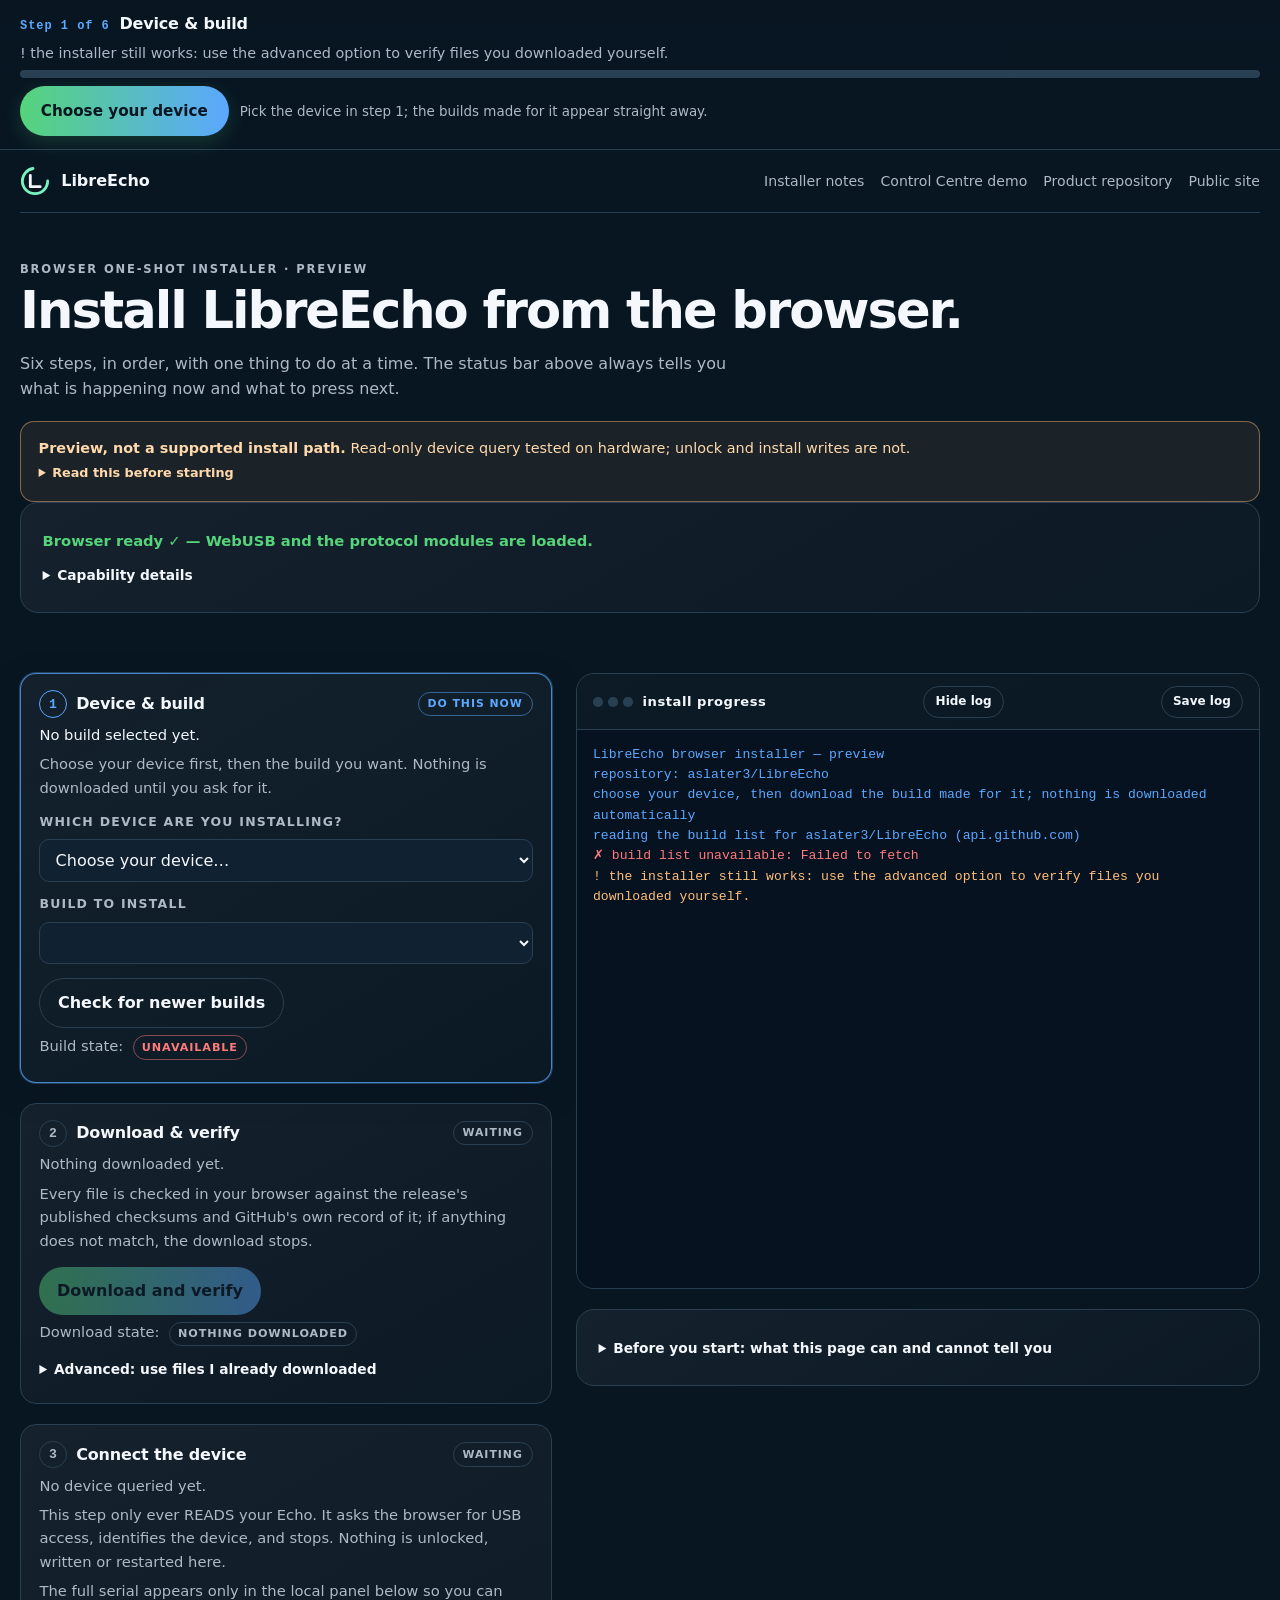
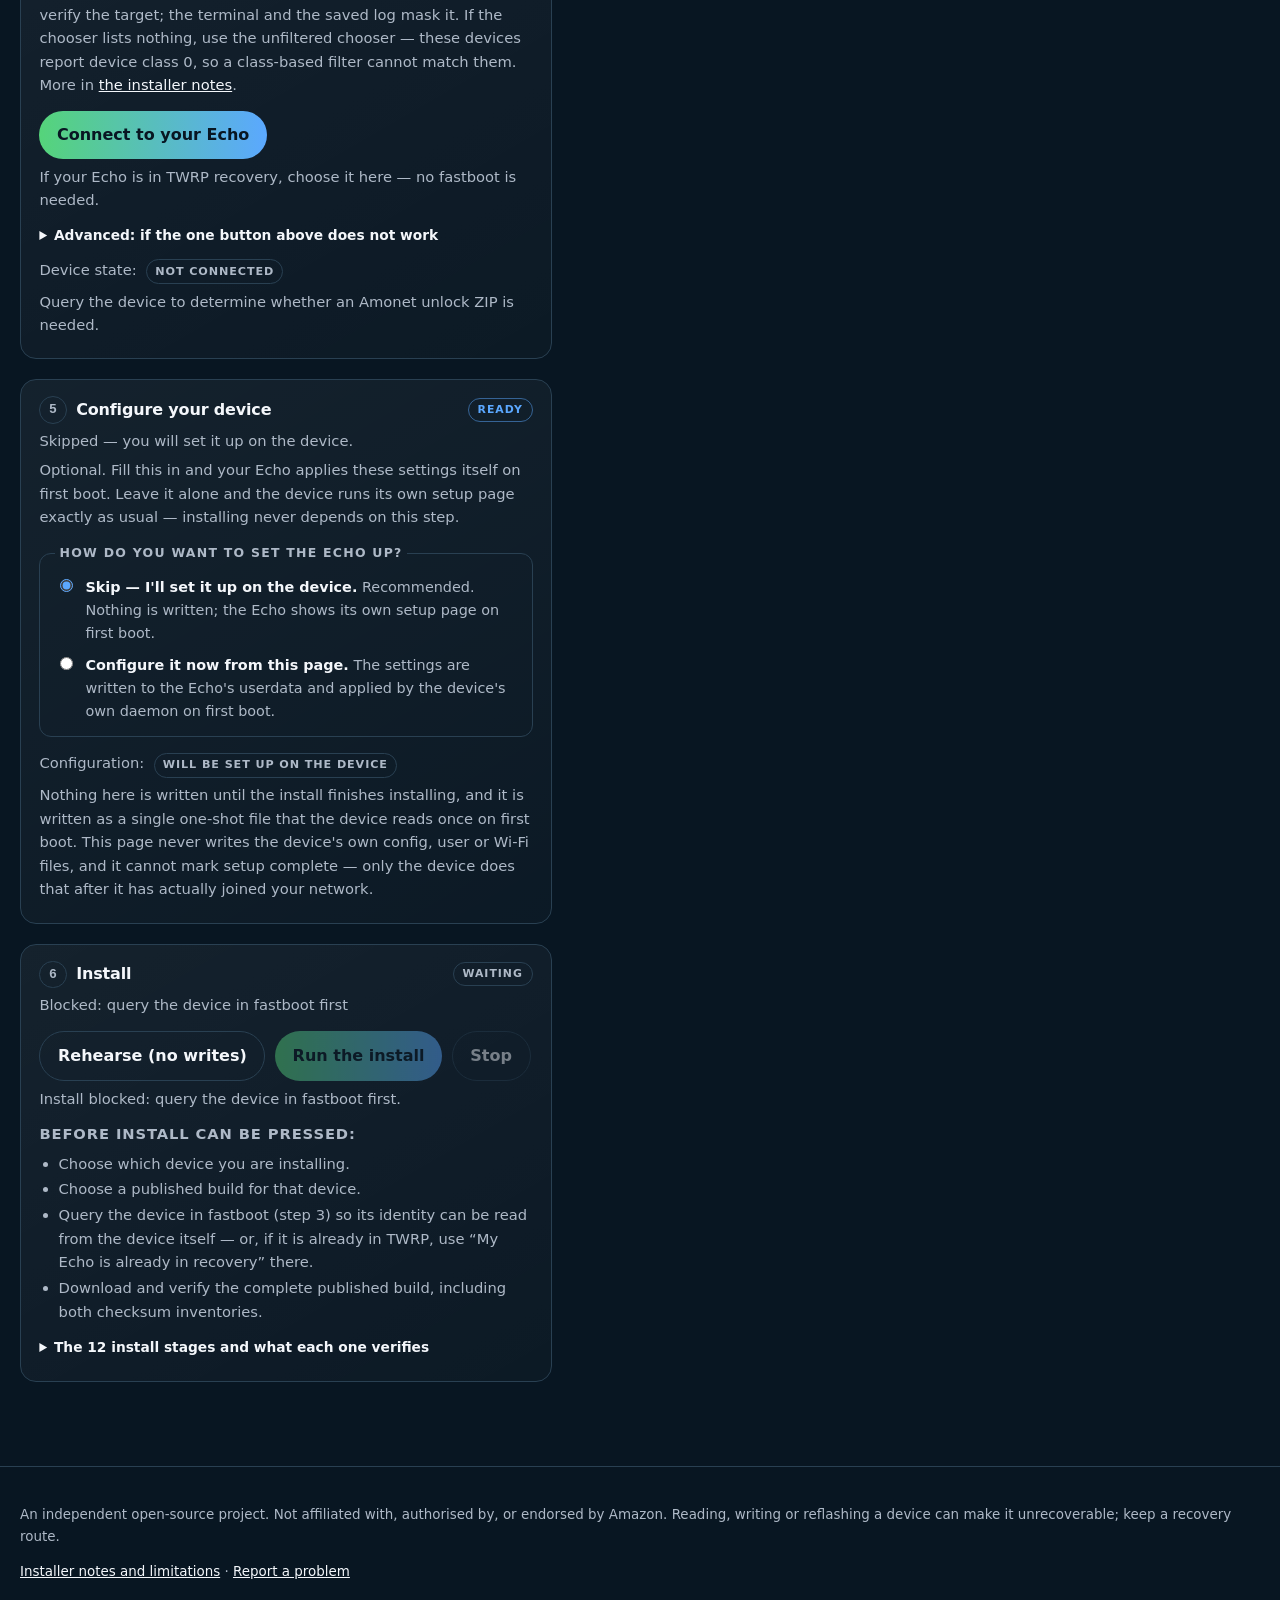
==== index.html @ 38f601d2 "feat(install): safe resume, post-install boot check and in-page setup - durable non-secret resume jo" ====
<!doctype html>
<html lang="en-GB">
<head>
  <meta charset="utf-8">
  <meta name="viewport" content="width=device-width, initial-scale=1">
  <meta name="description" content="LibreEcho browser installer preview: verify a published release, talk to the device over USB with WebUSB, and run the one-shot install with a terminal progress monitor.">
  <meta name="theme-color" content="#081622">
  <meta name="robots" content="noindex">
  <title>LibreEcho browser installer — preview</title>
  <link rel="icon" href="assets/images/favicon.svg" type="image/svg+xml" onerror="this.remove()">
  <link rel="stylesheet" href="css/installer.css">
</head>
<body>
<!-- Sticky status bar: the only thing that must always be on screen. Every stage
     change, operator action, success and failure is republished here. -->
<div class="status-bar-shell">
  <div class="status-bar" id="status-bar" data-kind="pending" role="status" aria-live="polite">
    <div class="status-bar-line">
      <span class="status-bar-stage" id="status-bar-stage">Step 1 of 6</span>
      <span class="status-bar-title" id="status-bar-title">Device &amp; build</span>
    </div>
    <p class="status-bar-message" id="status-bar-message">Choose your device to see the builds made for it.</p>
    <div class="status-bar-track" id="status-bar-progress" role="progressbar" aria-label="Overall progress"
         aria-valuemin="0" aria-valuemax="100" aria-valuenow="0">
      <span class="status-bar-fill" id="status-bar-fill"></span>
    </div>
    <div class="status-bar-action" id="status-bar-action-row" hidden>
      <button id="status-bar-action" class="primary" type="button" data-action-label="">Do this now</button>
      <span class="status-bar-hint" id="status-bar-hint"></span>
      <span class="status-bar-secondary" id="status-bar-secondary"></span>
    </div>
  </div>
</div>

<div class="wrap">
  <header class="installer-header">
    <a class="brand" href="https://dev.libreecho.org/">
      <img src="assets/images/mark.svg" alt="" width="30" height="30" onerror="this.remove()">
      <span>LibreEcho</span>
    </a>
    <nav aria-label="Installer navigation">
      <a href="NOTES.html">Installer notes</a>
      <a href="https://dev.libreecho.org/demo/">Control Centre demo</a>
      <a href="https://github.com/aslater3/LibreEcho" rel="noopener">Product repository</a>
      <a href="https://libreecho.org/">Public site</a>
    </nav>
  </header>

  <section class="installer-intro">
    <p class="eyebrow">Browser one-shot installer · preview</p>
    <h1>Install LibreEcho from the browser.</h1>
    <p class="intro-lead">Six steps, in order, with one thing to do at a time. The status bar above always tells you what is happening now and what to press next.</p>
    <div class="preview-banner">
      <strong>Preview, not a supported install path.</strong>
      Read-only device query tested on hardware; unlock and install writes are not.
      <details class="inline-details">
        <summary>Read this before starting</summary>
        <p>This page runs the install from your browser: it verifies a published release, asks the browser for USB access to the device, and drives the same stages the reviewed host installer drives — fastboot identity, the no-short unlock submission, the recovery-side initial install and a readback receipt after every write.</p>
        <p>No Python, no platform tools, no drivers: the browser is the host. Only Chromium-based desktop browsers expose WebUSB.</p>
        <p>Image safety is the release publisher's responsibility; this page verifies the published files and hardware target before installation. Hardware-acceptance and recovery-protocol checks still apply. These operations can make a device unrecoverable; the supported route remains the published release and its installation guide.</p>
      </details>
    </div>
    <section class="card card-compact" id="capability-card" aria-labelledby="capability-headline">
      <h2 id="capability-headline" class="visually-hidden">Browser capability</h2>
      <p class="capability-summary" id="capability-summary">Checking this browser…</p>
      <details id="capability-detail">
        <summary>Capability details</summary>
        <div id="capability" aria-live="polite"></div>
      </details>
    </section>
  </section>

  <div class="layout">
    <div class="column column-steps">
      <!-- 1 -->
      <section class="card step-card" id="card-device-build" data-step-card="device-build" data-state="active">
        <header class="step-card-head">
          <span class="step-card-number" aria-hidden="true">1</span>
          <h2>Device &amp; build</h2>
          <span class="step-badge" id="badge-device-build" data-state="waiting">waiting</span>
        </header>
        <p class="step-card-summary" id="summary-device-build">Nothing selected yet.</p>
        <div class="step-card-body">
          <p>Choose your device first, then the build you want. Nothing is downloaded until you ask for it.</p>
          <div class="field">
            <label for="device-select">Which device are you installing?</label>
            <select id="device-select" aria-describedby="release-meta"></select>
          </div>
          <div class="field">
            <label for="release-select">Build to install</label>
            <select id="release-select" aria-describedby="release-meta"></select>
          </div>
          <div class="actions">
            <button id="btn-refresh" class="ghost" type="button">Check for newer builds</button>
          </div>
          <div id="release-meta" class="status-line" style="display:block"></div>
          <p class="status-line">Build state: <span id="status-release" class="pill" data-state="pending">not loaded</span></p>
        </div>
        <div class="operator-callout" id="callout-device-build" hidden></div>
      </section>

      <!-- 2 -->
      <section class="card step-card" id="card-download-verify" data-step-card="download-verify" data-state="waiting">
        <header class="step-card-head">
          <span class="step-card-number" aria-hidden="true">2</span>
          <h2>Download &amp; verify</h2>
          <span class="step-badge" id="badge-download-verify" data-state="waiting">waiting</span>
        </header>
        <p class="step-card-summary" id="summary-download-verify">Nothing downloaded.</p>
        <div class="step-card-body">
          <p>Every file is checked in your browser against the release's published checksums and GitHub's own record of it; if anything does not match, the download stops.</p>
          <div id="download-panel" class="download-panel" style="display:none" aria-live="polite">
            <div class="download-head">
              <strong id="download-phase">Preparing</strong>
              <span id="download-percent">0%</span>
            </div>
            <div class="download-track"><span id="download-bar" class="download-bar"></span></div>
            <div class="download-meta">
              <span id="download-bytes">0 MB of 0 MB</span>
              <span id="download-files"></span>
              <span id="download-eta"></span>
            </div>
          </div>
          <div id="download-error" class="download-error" style="display:none" role="alert"></div>
          <div class="actions">
            <button id="btn-download" class="primary" type="button" disabled>Download and verify</button>
            <button id="btn-retry" class="ghost" type="button" style="display:none">Try again</button>
          </div>
          <p class="status-line">Download state: <span id="status-bundle" class="pill" data-state="pending">nothing downloaded</span></p>
          <details id="bundle-advanced">
            <summary>Advanced: use files I already downloaded</summary>
            <p class="fine-print">Only needed if this page cannot reach the download mirror (for example you are offline, or a download failed). Download the files for your device from the release page, then select the <code>…-SHA256SUMS</code> files together with the other files. They are checked against the same published checksums — nothing unchecked is ever used.</p>
            <input id="bundle-input" type="file" multiple aria-label="Release bundle files">
            <input id="bundle-folder-input" type="file" multiple webkitdirectory directory aria-label="Release bundle folder">
            <div class="actions">
              <button id="btn-bundle" class="ghost" type="button">Select files I downloaded…</button>
              <button class="ghost" type="button" onclick="document.getElementById('bundle-folder-input').click()">Select the folder I downloaded…</button>
            </div>
          </details>
        </div>
        <div class="operator-callout" id="callout-download-verify" hidden></div>
      </section>

      <!-- 3 -->
      <section class="card step-card" id="card-connect-device" data-step-card="connect-device" data-state="waiting">
        <header class="step-card-head">
          <span class="step-card-number" aria-hidden="true">3</span>
          <h2>Connect the device</h2>
          <span class="step-badge" id="badge-connect-device" data-state="waiting">waiting</span>
        </header>
        <p class="step-card-summary" id="summary-connect-device">No device queried yet.</p>
        <div class="step-card-body">
          <p>This step only ever READS your Echo. It asks the browser for USB access, identifies the device, and stops. Nothing is unlocked, written or restarted here.</p>
          <p class="fine-print">The full serial appears only in the local panel below so you can verify the target; the terminal and the saved log mask it. If the chooser lists nothing, use the unfiltered chooser — these devices report device class 0, so a class-based filter cannot match them. More in <a href="NOTES.html">the installer notes</a>.</p>
          <div class="actions">
            <button id="btn-connect-resume" class="primary" type="button" aria-describedby="connect-hint">Connect to your Echo</button>
          </div>
          <p class="fine-print" id="connect-hint" role="status" aria-live="polite">Press it, then choose the USB device named “Echo” from Chrome's list. If your Echo is in recovery, choose it here instead — no fastboot is needed.</p>
          <details id="connect-advanced">
            <summary>Advanced: if the one button above does not work</summary>
            <p class="fine-print">These ask for USB access differently. Use them only when the button above cannot reach your Echo — each one reads the device and none of them writes.</p>
            <div class="actions">
              <button id="btn-connect" class="ghost" type="button">Read the device in fastboot</button>
              <button id="btn-connect-any" class="ghost" type="button">Show all USB devices…</button>
              <button id="btn-recovery" class="ghost" type="button">Find previously authorised recovery</button>
              <button id="btn-grant-recovery" class="ghost" type="button">Allow USB access to TWRP</button>
              <button id="btn-recovery-entry" class="ghost" type="button">My Echo is already in recovery</button>
            </div>
            <p class="fine-print">Already unlocked and sitting in TWRP? <strong>My Echo is already in recovery</strong> reads the device's identity from recovery itself, so a reloaded page can still continue. It checks the TWRP version, the board and the Kaeru header in <code>expdb</code> before accepting anything, and it never sends an unlock payload. Choose the USB device named “Echo” in Chrome's list — there is no serial to narrow the list with yet, so every check is done from what the device itself reports.</p>
          </details>
          <p class="status-line">Device state: <span id="status-device" class="pill" data-state="pending">not connected</span></p>
          <div id="device-panel" aria-live="polite"></div>
          <p id="amonet-route" role="status" aria-live="polite">Query the device to determine whether an Amonet unlock ZIP is needed.</p>
          <p id="recovery-wait" class="recovery-wait" role="status" aria-live="polite" style="display:none"></p>
          <p id="recovery-countdown" class="recovery-wait" role="status" aria-live="off"></p>
        </div>
        <div class="operator-callout" id="callout-connect-device" hidden></div>
      </section>

      <!-- 4 -->
      <section class="card step-card" id="amonet-panel" data-step-card="unlock-payload" data-state="waiting" hidden>
        <header class="step-card-head">
          <span class="step-card-number" aria-hidden="true">4</span>
          <h2>Unlock payload</h2>
          <span class="step-badge" id="badge-unlock-payload" data-state="waiting">waiting</span>
        </header>
        <p class="step-card-summary" id="summary-unlock-payload">Not needed.</p>
        <div class="step-card-body">
          <p>Select the matching <code>amonet-*.zip</code>; the browser verifies the entire archive, extracts the exact LK-build fastbrick member and verifies that member's size and SHA-256. With an approved CORS mirror configured, the fetch button obtains the same pinned ZIP automatically. No archive or payload is sent to USB by these preparation controls.</p>
          <input id="amonet-archive-input" type="file" accept=".zip" aria-label="Pinned Amonet archive">
          <div class="actions">
            <button id="btn-amonet-archive" type="button">Select pinned Amonet ZIP…</button>
            <button id="btn-fetch-amonet" class="ghost" type="button" disabled>Fetch pinned ZIP from configured mirror</button>
          </div>
          <details>
            <summary>Advanced: select the extracted fastbrick image instead</summary>
            <input id="payload-input" type="file" aria-label="Pinned fastbrick payload image">
            <button class="ghost" type="button" onclick="document.getElementById('payload-input').click()">Select pinned fastbrick image…</button>
          </details>
          <p class="status-line">Payload state: <span id="status-payload" class="pill" data-state="pending">none selected</span></p>
        </div>
        <div class="operator-callout" id="callout-unlock-payload" hidden></div>
      </section>

      <!-- 5 -->
      <section class="card step-card" id="card-configure" data-step-card="configure" data-state="waiting">
        <header class="step-card-head">
          <span class="step-card-number" aria-hidden="true">5</span>
          <h2>Configure your device</h2>
          <span class="step-badge" id="badge-configure" data-state="waiting">waiting</span>
        </header>
        <p class="step-card-summary" id="summary-configure">Skipped — you will set it up on the device.</p>
        <div class="step-card-body">
          <p>Optional. Fill this in and your Echo applies these settings itself on first boot. Leave it alone and the device runs its own setup page exactly as usual — installing never depends on this step.</p>
          <fieldset class="provision-choice">
            <legend>How do you want to set the Echo up?</legend>
            <label class="radio-row">
              <input type="radio" name="provision-mode" id="provision-mode-skip" value="skip" checked>
              <span><strong>Skip — I'll set it up on the device.</strong> Recommended. Nothing is written; the Echo shows its own setup page on first boot.</span>
            </label>
            <label class="radio-row">
              <input type="radio" name="provision-mode" id="provision-mode-fill" value="fill">
              <span><strong>Configure it now from this page.</strong> The settings are written to the Echo's userdata and applied by the device's own daemon on first boot.</span>
            </label>
          </fieldset>
          <div id="provision-form-wrap" hidden>
            <h3>Administrator account</h3>
            <p class="fine-print">The password is turned into the device's own stored hash in this browser. The plaintext never reaches the device and is not kept anywhere once the install finishes.</p>
            <div class="field">
              <label for="provision-username">Admin username</label>
              <input id="provision-username" type="text" autocomplete="off" autocapitalize="none" spellcheck="false" maxlength="31" placeholder="lowercase letters, numbers, . _ -">
              <p class="field-error" id="provision-error-username" role="alert"></p>
            </div>
            <div class="field">
              <label for="provision-password">Admin password</label>
              <input id="provision-password" type="password" autocomplete="off" maxlength="128">
              <p class="field-error" id="provision-error-password" role="alert"></p>
            </div>
            <div class="field">
              <label for="provision-password-confirm">Confirm admin password</label>
              <input id="provision-password-confirm" type="password" autocomplete="off" maxlength="128">
              <p class="field-error" id="provision-error-passwordConfirm" role="alert"></p>
            </div>
            <h3>Wi-Fi</h3>
            <p class="fine-print">Leave the network name blank to keep the device's own network setup. This page cannot scan for networks and never stores a Wi-Fi password in the browser.</p>
            <div class="field">
              <label for="provision-ssid">Network name (SSID)</label>
              <input id="provision-ssid" type="text" autocomplete="off" maxlength="32" placeholder="Leave blank to skip">
              <p class="field-error" id="provision-error-ssid" role="alert"></p>
            </div>
            <div class="field">
              <label for="provision-security">Security</label>
              <select id="provision-security">
                <option value="wpa2">WPA2</option>
                <option value="open">Open (no password)</option>
              </select>
              <p class="field-error" id="provision-error-security" role="alert"></p>
            </div>
            <div class="field">
              <label for="provision-wifi-password">Wi-Fi password</label>
              <input id="provision-wifi-password" type="password" autocomplete="off" maxlength="63">
              <p class="field-error" id="provision-error-wifiPassword" role="alert"></p>
            </div>
            <h3>Essentials</h3>
            <div class="field">
              <label for="provision-hostname">Hostname</label>
              <input id="provision-hostname" type="text" autocomplete="off" maxlength="63" spellcheck="false" placeholder="libreecho">
              <p class="fine-print">The Echo answers at <strong id="provision-hostname-preview">libreecho.local</strong></p>
              <p class="field-error" id="provision-error-hostname" role="alert"></p>
            </div>
            <div class="field">
              <label for="provision-volume">Initial volume: <output id="provision-volume-output">64%</output></label>
              <input id="provision-volume" type="range" min="0" max="100" value="64">
              <p class="field-error" id="provision-error-volume" role="alert"></p>
            </div>
            <div class="field">
              <label for="provision-wake-word">Wake word</label>
              <select id="provision-wake-word">
                <option value="Alexa">Alexa</option>
              </select>
              <p class="fine-print">This image includes the Alexa wake model.</p>
              <p class="field-error" id="provision-error-wakeWord" role="alert"></p>
            </div>
            <div class="field">
              <label for="provision-wake-sensitivity">Wake sensitivity: <output id="provision-sensitivity-output">68%</output></label>
              <input id="provision-wake-sensitivity" type="range" min="0" max="100" value="68">
              <p class="field-error" id="provision-error-wakeSensitivity" role="alert"></p>
            </div>
            <h3>Privacy</h3>
            <div class="field field-check">
              <label><input id="provision-local-only" type="checkbox" checked> Keep audio processing on the device only</label>
              <p class="field-error" id="provision-error-localOnly" role="alert"></p>
            </div>
            <div class="field field-check">
              <label><input id="provision-telemetry" type="checkbox"> Send diagnostic telemetry</label>
              <p class="field-error" id="provision-error-telemetry" role="alert"></p>
            </div>
          </div>
          <p class="status-line">Configuration: <span id="status-provision" class="pill" data-state="pending">will be set up on the device</span></p>
          <p class="fine-print">Nothing here is written until the install finishes installing, and it is written as a single one-shot file that the device reads once on first boot. This page never writes the device's own config, user or Wi-Fi files, and it cannot mark setup complete — only the device does that after it has actually joined your network.</p>
        </div>
        <div class="operator-callout" id="callout-configure" hidden></div>
      </section>

      <!-- 6 -->
      <section class="card step-card" id="card-install" data-step-card="install" data-state="waiting">
        <header class="step-card-head">
          <span class="step-card-number" aria-hidden="true">6</span>
          <h2>Install</h2>
          <span class="step-badge" id="badge-install" data-state="waiting">waiting</span>
        </header>
        <p class="step-card-summary" id="summary-install">Blocked until the steps above are done.</p>
        <div class="step-card-body">
          <div class="actions">
            <button id="btn-dry-run" class="ghost" type="button">Rehearse (no writes)</button>
            <button id="btn-run" class="primary" type="button" disabled aria-describedby="install-readiness">Run the install</button>
            <button id="btn-continue-twrp" class="primary" type="button" hidden aria-describedby="install-readiness">Continue from TWRP</button>
            <button id="btn-abort" class="ghost" type="button" disabled>Stop</button>
          </div>
          <p id="install-readiness" class="fine-print" role="status" aria-live="polite">Query the device and verify its published build before installation.</p>
          <div id="install-prereq-wrap" class="prereq-wrap">
            <p class="prereq-head" id="install-prereq-head">Before Install can be pressed:</p>
            <ul id="install-prereqs" class="prereq-list"></ul>
          </div>
          <details id="stage-list-details">
            <summary>The 12 install stages and what each one verifies</summary>
            <ol id="step-list" class="step-list"></ol>
            <ul>
              <li><strong>Release</strong> — both checksum inventories and the recovery ZIP/manifest are verified against the release API's digests before any write.</li>
              <li><strong>Bundle</strong> — every selected file is hashed in the browser and compared with the release digest.</li>
              <li><strong>Device</strong> — <code>getvar product</code>, <code>unlock_status</code> and the LK build description are read from the device itself; an unknown target stops the run.</li>
              <li><strong>Unlock</strong> — the pinned build-specific payload is checked locally; fastbrick itself changes early boot-chain storage. A timeout is not accepted as proof of success and is never auto-retried.</li>
              <li><strong>Recovery</strong> — TWRP's ADB serial must match the fastboot serial, and the Kaeru header in <code>expdb</code> must be intact before staging files.</li>
              <li><strong>Stage</strong> — only files that matched the API-anchored normal and TWRP checksum inventories are pushed and re-hashed on the device.</li>
              <li><strong>Install</strong> — the recovery installer's machine-readable receipt is read back after each run; the installer reshapes userdata first when the layout does not match the image contract, and asks for a reboot in between.</li>
              <li><strong>Configure</strong> — only if you filled in step 5: one <code>provision.json</code> is written to userdata atomically (owner-only, then renamed) after the install is complete and before the reboot. Nothing is logged and no password is stored in the browser.</li>
            </ul>
          </details>
        </div>
        <div class="operator-callout" id="callout-install" hidden></div>
      </section>
    </div>

    <div class="column column-log">
      <section class="card terminal-card" id="log-card">
        <div class="terminal-head">
          <span class="dots" aria-hidden="true"><i></i><i></i><i></i></span>
          <strong>install progress</strong>
          <button id="btn-log-toggle" class="ghost" type="button" aria-expanded="true" aria-controls="terminal">Hide log</button>
          <button id="download-log" class="ghost" type="button">Save log</button>
        </div>
        <ol id="terminal" aria-live="polite" aria-label="Install progress log"></ol>
      </section>

      <section class="card">
        <details>
          <summary>Before you start: what this page can and cannot tell you</summary>
          <p>The read-only query reads selected <code>getvar</code> values only. It does not send <code>download</code>, <code>flash</code>, <code>erase</code> or a reboot.</p>
          <p>The model is inferred from the bootloader-reported product, not independently proven silicon identity.</p>
          <p>If the chooser lists nothing, the device is not presenting an identity this page knows. Use the unfiltered chooser — these devices report device class 0, so a class-based filter cannot match them.</p>
          <p>Long-form limitations are kept in <a href="NOTES.html">the installer notes</a> rather than repeated here.</p>
        </details>
      </section>
    </div>
  </div>
</div>

<footer class="installer-footer">
  <div class="wrap">
    <p>An independent open-source project. Not affiliated with, authorised by, or endorsed by Amazon. Reading, writing or reflashing a device can make it unrecoverable; keep a recovery route.</p>
    <p><a href="NOTES.html">Installer notes and limitations</a> · <a href="https://github.com/aslater3/LibreEcho/issues">Report a problem</a></p>
  </div>
</footer>

<script type="module" src="js/app.js?v=published-target-3"></script>
</body>
</html>
---- css/installer.css ----
/* Browser installer preview — page styles.
   Shares the LibreEcho palette with the development site, but is deliberately
   flatter and denser: this page is a tool, not a landing page. */

:root{
  --bg:#081622;--panel:#102131;--panel2:#14283a;--text:#f4f7fb;--muted:#aeb9c7;
  --line:#294052;--green:#55d47a;--cyan:#5ba8ff;--violet:#b77bea;
  --amber:#ffbe78;--red:#ff7a7a;--mono:ui-monospace,SFMono-Regular,Menlo,Consolas,"Liberation Mono",monospace;
}
*{box-sizing:border-box}
body{margin:0;background:var(--bg);color:var(--text);font-family:Inter,ui-sans-serif,system-ui,-apple-system,BlinkMacSystemFont,"Segoe UI",sans-serif;line-height:1.6}
a{color:var(--text)}
.wrap{width:min(100% - 2.5rem,1240px);margin-inline:auto}

.installer-header{display:flex;align-items:center;gap:1rem;padding:1rem 0;border-bottom:1px solid var(--line);flex-wrap:wrap}
.installer-header .brand{display:flex;align-items:center;gap:.7rem;font-weight:750;text-decoration:none}
.installer-header .brand img{width:30px;height:30px}
.installer-header nav{margin-left:auto;display:flex;gap:1rem;flex-wrap:wrap;font-size:.88rem}
.installer-header nav a{color:var(--muted);text-decoration:none}
.installer-header nav a:hover{color:var(--text)}

.installer-intro{padding:2.5rem 0 1rem}
.eyebrow{font-size:.72rem;font-weight:800;letter-spacing:.16em;text-transform:uppercase;color:var(--green);margin:0 0 .5rem}
.installer-intro h1{font-size:clamp(2rem,4vw,3.2rem);letter-spacing:-.04em;line-height:1.05;margin:0 0 .8rem}
.installer-intro p{max-width:70ch;color:var(--muted);margin:.4rem 0}
.preview-banner{border:1px solid rgba(255,190,120,.45);background:rgba(255,190,120,.08);border-radius:14px;padding:.9rem 1.1rem;margin:1.2rem 0 0;color:#ffd9ac;font-size:.9rem}

.layout{display:grid;grid-template-columns:minmax(0,1.05fr) minmax(0,1.35fr);gap:1.5rem;align-items:start;padding:1.5rem 0 4rem}
@media(max-width:1050px){.layout{grid-template-columns:1fr}}

/* --- sticky status bar -----------------------------------------------------
   The one surface that must always be visible: stage, plain-English message,
   overall progress, and the single primary next action. Nothing important is
   only in the log. */
.status-bar-shell{position:sticky;top:0;z-index:40;background:linear-gradient(180deg,rgba(8,22,34,.98),rgba(8,22,34,.94));backdrop-filter:blur(6px);border-bottom:1px solid var(--line)}
.status-bar{width:min(100% - 2.5rem,1240px);margin-inline:auto;padding:.7rem 0 .8rem;display:grid;gap:.4rem}
.status-bar-line{display:flex;align-items:baseline;gap:.6rem;flex-wrap:wrap}
.status-bar-stage{font-family:var(--mono);font-size:.75rem;font-weight:800;letter-spacing:.08em;color:var(--cyan)}
.status-bar-title{font-size:1rem;font-weight:800;letter-spacing:-.01em}
.status-bar-message{margin:0;color:var(--muted);font-size:.9rem;line-height:1.45}
.status-bar-track{display:block;height:.45rem;border-radius:999px;background:var(--line);overflow:hidden}
.status-bar-fill{display:block;height:100%;width:0;background:linear-gradient(90deg,var(--green),var(--cyan));transition:width .25s ease}
.status-bar-action{display:flex;align-items:center;gap:.7rem;flex-wrap:wrap;margin-top:.15rem}
.status-bar-action button{padding:.8rem 1.3rem;font-size:.95rem;box-shadow:0 6px 20px rgba(85,212,122,.18)}
.status-bar-hint{font-size:.84rem;color:var(--muted)}
.status-bar-secondary{font-size:.76rem;color:var(--muted);opacity:.85}
.status-bar[data-kind=ok]{--bar-accent:var(--green)}
.status-bar[data-kind=warn]{--bar-accent:var(--amber)}
.status-bar[data-kind=bad]{--bar-accent:var(--red)}
.status-bar[data-kind=action] .status-bar-message{color:#dff3e4;font-weight:650}
.status-bar[data-kind=action] .status-bar-action button{animation:status-pulse 1.8s ease-in-out infinite}
.status-bar[data-kind=bad] .status-bar-message{color:#ffc9c9}
.status-bar[data-kind=ok] .status-bar-message{color:#cdefd6}
@keyframes status-pulse{0%,100%{box-shadow:0 6px 20px rgba(85,212,122,.18)}50%{box-shadow:0 6px 26px rgba(91,168,255,.42)}}
@media(prefers-reduced-motion:reduce){.status-bar[data-kind=action] .status-bar-action button{animation:none}}

.visually-hidden{position:absolute;width:1px;height:1px;margin:-1px;padding:0;overflow:hidden;clip:rect(0 0 0 0);white-space:nowrap;border:0}
.inline-details summary{cursor:pointer;font-size:.8rem;font-weight:750;color:#ffd9ac;padding:.2rem 0}
.inline-details p{margin:.4rem 0;font-size:.85rem;color:#f0dcc2}

.card{border:1px solid var(--line);border-radius:18px;background:linear-gradient(150deg,rgba(255,255,255,.05),rgba(255,255,255,.015));padding:1.25rem 1.35rem;margin-bottom:1.25rem}
.card h2{font-size:1.05rem;margin:0 0 .8rem;letter-spacing:-.01em}
.card p{margin:.35rem 0;color:var(--muted);font-size:.92rem}
.card ol,.card ul{margin:.4rem 0;padding-left:1.2rem;color:var(--muted);font-size:.92rem}
.field{display:flex;flex-direction:column;gap:.45rem;margin:.8rem 0}
.field label{font-size:.78rem;text-transform:uppercase;letter-spacing:.1em;font-weight:800;color:var(--muted)}
select,button,input[type=file]{font:inherit}
select{background:var(--panel);color:var(--text);border:1px solid var(--line);border-radius:10px;padding:.6rem .7rem;width:100%}
.actions{display:flex;gap:.6rem;flex-wrap:wrap;margin-top:.9rem}
button{border-radius:999px;padding:.7rem 1.1rem;font-weight:800;cursor:pointer;border:1px solid var(--line);background:var(--panel);color:var(--text)}
button.primary{background:linear-gradient(90deg,var(--green),var(--cyan));color:#081622;border:0}
button.ghost{background:transparent}
button:disabled{opacity:.45;cursor:not-allowed}
input[type=file]{position:absolute;width:1px;height:1px;opacity:0;pointer-events:none}

/* --- optional one-shot configuration (step 5) ------------------------------
   Reuses the existing .field styling. The mode choice is always visible, so
   "skip" is the default and needs no scrolling; the fields only appear once
   the operator explicitly asks to configure the device from here. */
.provision-choice{border:1px solid var(--line);border-radius:12px;padding:.8rem .9rem;margin:.9rem 0;display:flex;flex-direction:column;gap:.55rem}
.provision-choice legend{font-size:.78rem;text-transform:uppercase;letter-spacing:.1em;font-weight:800;color:var(--muted);padding:0 .3rem}
.radio-row{display:flex;gap:.6rem;align-items:flex-start;font-size:.9rem;color:var(--muted);cursor:pointer}
.radio-row strong{color:var(--text)}
.radio-row input[type=radio]{margin-top:.2rem;accent-color:var(--cyan);flex:none}
#provision-form-wrap h3{font-size:.8rem;text-transform:uppercase;letter-spacing:.1em;color:var(--muted);margin:1.1rem 0 .2rem}
#provision-form-wrap input[type=text],#provision-form-wrap input[type=password]{background:var(--panel);color:var(--text);border:1px solid var(--line);border-radius:10px;padding:.6rem .7rem;width:100%}
#provision-form-wrap input[type=range]{width:100%;accent-color:var(--cyan)}
.field-check label{display:flex;gap:.55rem;align-items:center;text-transform:none;letter-spacing:0;font-size:.92rem;color:var(--text);font-weight:600;cursor:pointer}
.field-check input[type=checkbox]{accent-color:var(--cyan);width:1.05rem;height:1.05rem;flex:none}
.field-error{margin:0;font-size:.8rem;color:var(--red);font-weight:700}
.field-error:empty{display:none}
#provision-form-wrap[data-invalid=true] input, #provision-form-wrap[data-invalid=true] select{border-color:rgba(255,122,122,.6)}

.status-line{display:flex;gap:.6rem;align-items:baseline;font-size:.86rem;color:var(--muted);margin:.3rem 0}
.status-line strong{color:var(--text);font-weight:700}
.pill{font-size:.7rem;font-weight:850;letter-spacing:.08em;text-transform:uppercase;padding:.15rem .5rem;border-radius:999px;border:1px solid var(--line)}
[data-state=ok]{color:var(--green);border-color:rgba(85,212,122,.5)}
[data-state=warn]{color:var(--amber);border-color:rgba(255,190,120,.5)}
[data-state=bad]{color:var(--red);border-color:rgba(255,122,122,.5)}
[data-state=pending]{color:var(--muted)}

.capability-row{display:grid;grid-template-columns:9.5rem 6rem 1fr;gap:.6rem;font-size:.85rem;padding:.22rem 0;border-bottom:1px dotted rgba(41,64,82,.7)}
.capability-value{font-weight:750}
.capability-note{color:var(--muted)}
@media(max-width:700px){.capability-row{grid-template-columns:1fr;gap:.1rem}}
.capability-summary{margin:.2rem 0;font-size:.92rem;font-weight:700}
.capability-summary[data-state=ok]{color:var(--green)}
.capability-summary[data-state=bad]{color:var(--red)}

/* --- wizard step cards ----------------------------------------------------
   One column, numbered, in run order. The active card is highlighted; a done
   card collapses to its one-line summary so the column stays short. */
.step-card{border-radius:16px;padding:1rem 1.15rem;transition:border-color .2s ease,box-shadow .2s ease}
.step-card-head{display:flex;align-items:center;gap:.6rem;flex-wrap:wrap}
.step-card-head h2{margin:0;font-size:1rem}
.step-card-number{display:inline-flex;align-items:center;justify-content:center;width:1.7rem;height:1.7rem;border-radius:999px;border:1px solid var(--line);font-family:var(--mono);font-size:.82rem;font-weight:800;color:var(--muted);flex:none}
.step-card[data-state=active]{border-color:rgba(91,168,255,.75);box-shadow:0 0 0 1px rgba(91,168,255,.3),0 10px 26px rgba(8,22,34,.6)}
.step-card[data-state=active] .step-card-number{border-color:var(--cyan);color:var(--cyan)}
.step-card[data-state=done]{opacity:.82}
.step-card[data-state=done] .step-card-number{border-color:rgba(85,212,122,.6);color:var(--green)}
.step-card[data-state=failed]{border-color:rgba(255,122,122,.7);box-shadow:0 0 0 1px rgba(255,122,122,.25)}
.step-badge{margin-left:auto;font-size:.68rem;font-weight:850;letter-spacing:.09em;text-transform:uppercase;padding:.16rem .55rem;border-radius:999px;border:1px solid var(--line);color:var(--muted)}
.step-badge[data-state=waiting]{color:var(--muted)}
.step-badge[data-state=ready]{color:var(--cyan);border-color:rgba(91,168,255,.5)}
.step-badge[data-state=done]{color:var(--green);border-color:rgba(85,212,122,.5)}
.step-badge[data-state=failed]{color:var(--red);border-color:rgba(255,122,122,.5)}
.step-card-summary{margin:.45rem 0 0;font-size:.88rem;color:var(--muted)}
.step-card[data-state=active] .step-card-summary{color:var(--text)}
/* Only a finished card collapses. A waiting/ready card keeps its controls
   reachable — the selects and the Install buttons must never be hidden. */
.step-card[data-state=done] .step-card-body,
.step-card[data-state=done] .operator-callout{display:none}
.step-card[data-state=done] .step-card-summary{margin:.3rem 0 0}
.operator-callout{margin-top:.8rem;padding:.85rem 1rem;border:1px solid rgba(255,190,120,.55);border-radius:14px;background:rgba(255,190,120,.09);color:#ffd9ac;font-size:.9rem}
.operator-callout[hidden]{display:none}
.operator-callout strong{display:block;font-size:.95rem;margin-bottom:.25rem;color:#ffe3c4}

/* Why Install is greyed out, as a bullet list of unmet prerequisites. */
.prereq-wrap{margin-top:.7rem}
.prereq-wrap[data-empty=true]{display:none}
.prereq-head{margin:0 0 .3rem;font-size:.8rem;font-weight:800;letter-spacing:.06em;text-transform:uppercase;color:var(--muted)}
.prereq-list{margin:0;padding-left:1.15rem;color:var(--amber);font-size:.86rem}
.prereq-list li{margin:.15rem 0}

.device-row{display:grid;grid-template-columns:11rem 1fr;gap:.5rem;font-size:.85rem;padding:.22rem 0;border-bottom:1px dotted rgba(41,64,82,.7)}
.device-row span{color:var(--muted)}

.step-item{display:flex;gap:.7rem;align-items:baseline;padding:.3rem 0;font-size:.9rem;color:var(--muted);border-bottom:1px dotted rgba(41,64,82,.6)}
.step-item .step-index{font-family:var(--mono);font-size:.78rem;color:var(--muted)}
.step-item.step-active{color:var(--text)}
.step-item.step-active .step-index{color:var(--cyan)}
.step-item.step-done{color:var(--green)}
.step-item.step-done .step-index{color:var(--green)}

.terminal-card{padding:0;overflow:hidden;display:flex;flex-direction:column}
.terminal-head{display:flex;align-items:center;gap:.6rem;padding:.7rem 1rem;border-bottom:1px solid var(--line);background:rgba(8,22,34,.6)}
.terminal-head .dots{display:flex;gap:.35rem}
.terminal-head .dots i{width:.6rem;height:.6rem;border-radius:50%;background:var(--line);display:block}
.terminal-head strong{font-size:.82rem;letter-spacing:.04em}
.terminal-head button{margin-left:auto;font-size:.75rem;padding:.35rem .7rem}
.terminal-head #download-log{margin-left:auto}
.terminal-head #btn-log-toggle{margin-left:auto}
/* The log is secondary: collapsible, and out of the way on a narrow page. */
#terminal[hidden]{display:none}
.terminal-card[data-collapsed=true]{opacity:.9}
#terminal{list-style:none;margin:0;padding:.9rem 1rem;font-family:var(--mono);font-size:.82rem;line-height:1.55;height:min(62vh,620px);overflow-y:auto;background:#061220;scrollbar-width:thin}
.term-line{white-space:pre-wrap;word-break:break-word}
.term-out{color:#cfe0ee}
.term-info{color:var(--cyan)}
.term-ok{color:var(--green)}
.term-warn{color:var(--amber)}
.term-error{color:var(--red)}
.term-command{color:var(--violet)}
.term-phase{color:var(--text);font-weight:800;letter-spacing:.08em;margin-top:.5rem;border-top:1px solid var(--line);padding-top:.4rem}
.term-progress{display:grid;grid-template-columns:minmax(8rem,14rem) 1fr minmax(6rem,12rem);gap:.6rem;align-items:center;color:var(--muted)}
.term-progress-track{display:block;height:.5rem;border-radius:999px;background:var(--line);overflow:hidden}
.term-progress-bar{display:block;height:100%;width:0;background:linear-gradient(90deg,var(--green),var(--cyan));transition:width .15s linear}
.term-progress-label{white-space:nowrap;overflow:hidden;text-overflow:ellipsis}
.term-progress-detail{text-align:right;white-space:nowrap;overflow:hidden;text-overflow:ellipsis}

.notes{padding:0 0 3rem}
.notes h2{font-size:1.2rem;margin:2rem 0 .6rem}
.notes p,.notes li{color:var(--muted);font-size:.94rem}
.notes code{font-family:var(--mono);font-size:.85rem;background:rgba(255,255,255,.06);padding:.1rem .35rem;border-radius:6px}
.notes table{width:100%;border-collapse:collapse;font-size:.88rem;margin:.8rem 0}
.notes th,.notes td{text-align:left;border-bottom:1px solid var(--line);padding:.5rem .6rem;vertical-align:top}
.installer-footer{border-top:1px solid var(--line);padding:1.5rem 0 3rem;color:var(--muted);font-size:.84rem}

.fine-print{font-size:.82rem;color:var(--muted)}
.card summary{cursor:pointer;font-size:.86rem;font-weight:750;color:var(--text);padding:.4rem 0}
.card details[open] summary{color:var(--cyan)}
.download-panel{margin:.9rem 0;padding:.85rem .95rem;border:1px solid var(--line);border-radius:14px;background:rgba(8,22,34,.5)}
.download-head{display:flex;justify-content:space-between;align-items:baseline;font-size:.9rem}
.download-head #download-percent{font-family:var(--mono);font-weight:800;color:var(--cyan)}
.download-track{display:block;height:.7rem;border-radius:999px;background:var(--line);overflow:hidden;margin:.6rem 0 .5rem}
.download-bar{display:block;height:100%;width:0;background:linear-gradient(90deg,var(--green),var(--cyan));transition:width .15s linear}
.download-meta{display:flex;gap:1rem;flex-wrap:wrap;font-family:var(--mono);font-size:.78rem;color:var(--muted)}
.download-meta #download-files{margin-left:auto}
.download-error{margin:.6rem 0;padding:.6rem .8rem;border:1px solid rgba(255,122,122,.5);border-radius:12px;color:var(--red);font-size:.9rem}
.download-panel[data-state=ok] .download-bar{background:var(--green)}
body.waiting button,body.waiting select{cursor:progress}
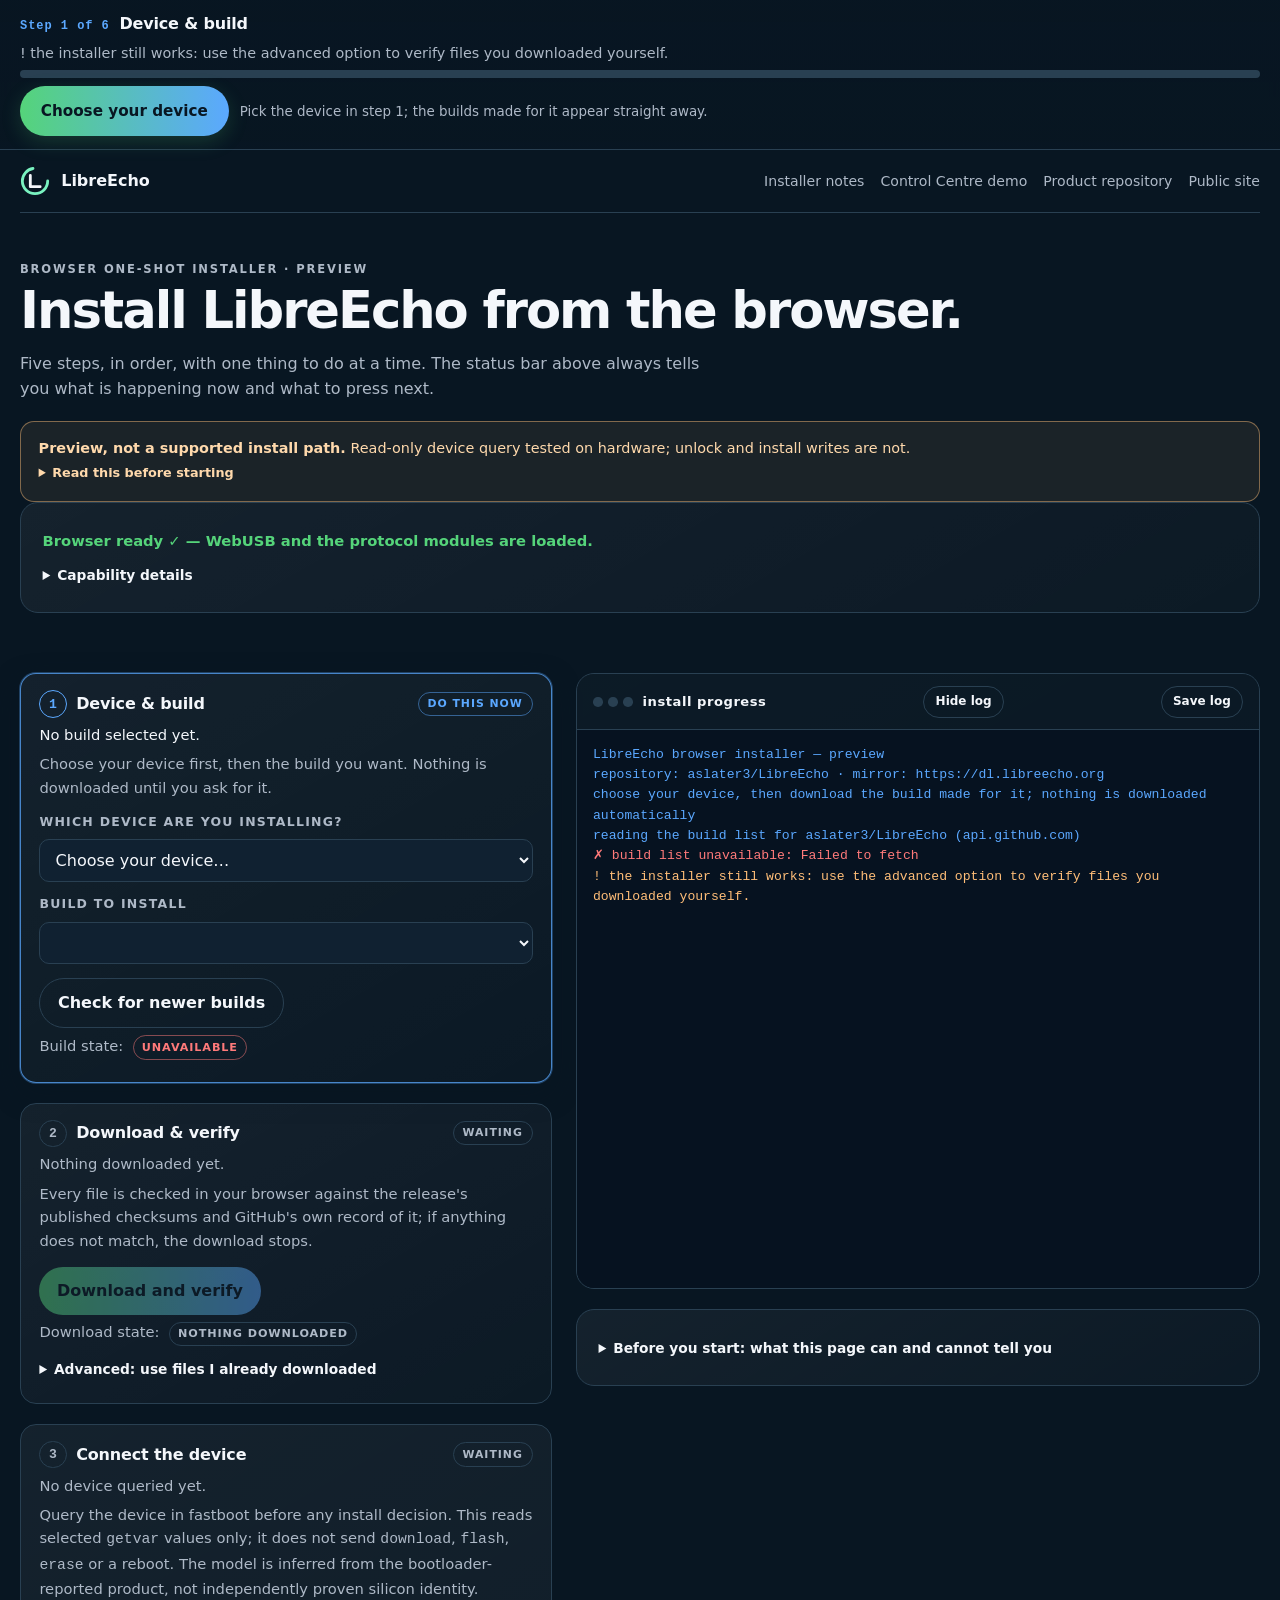
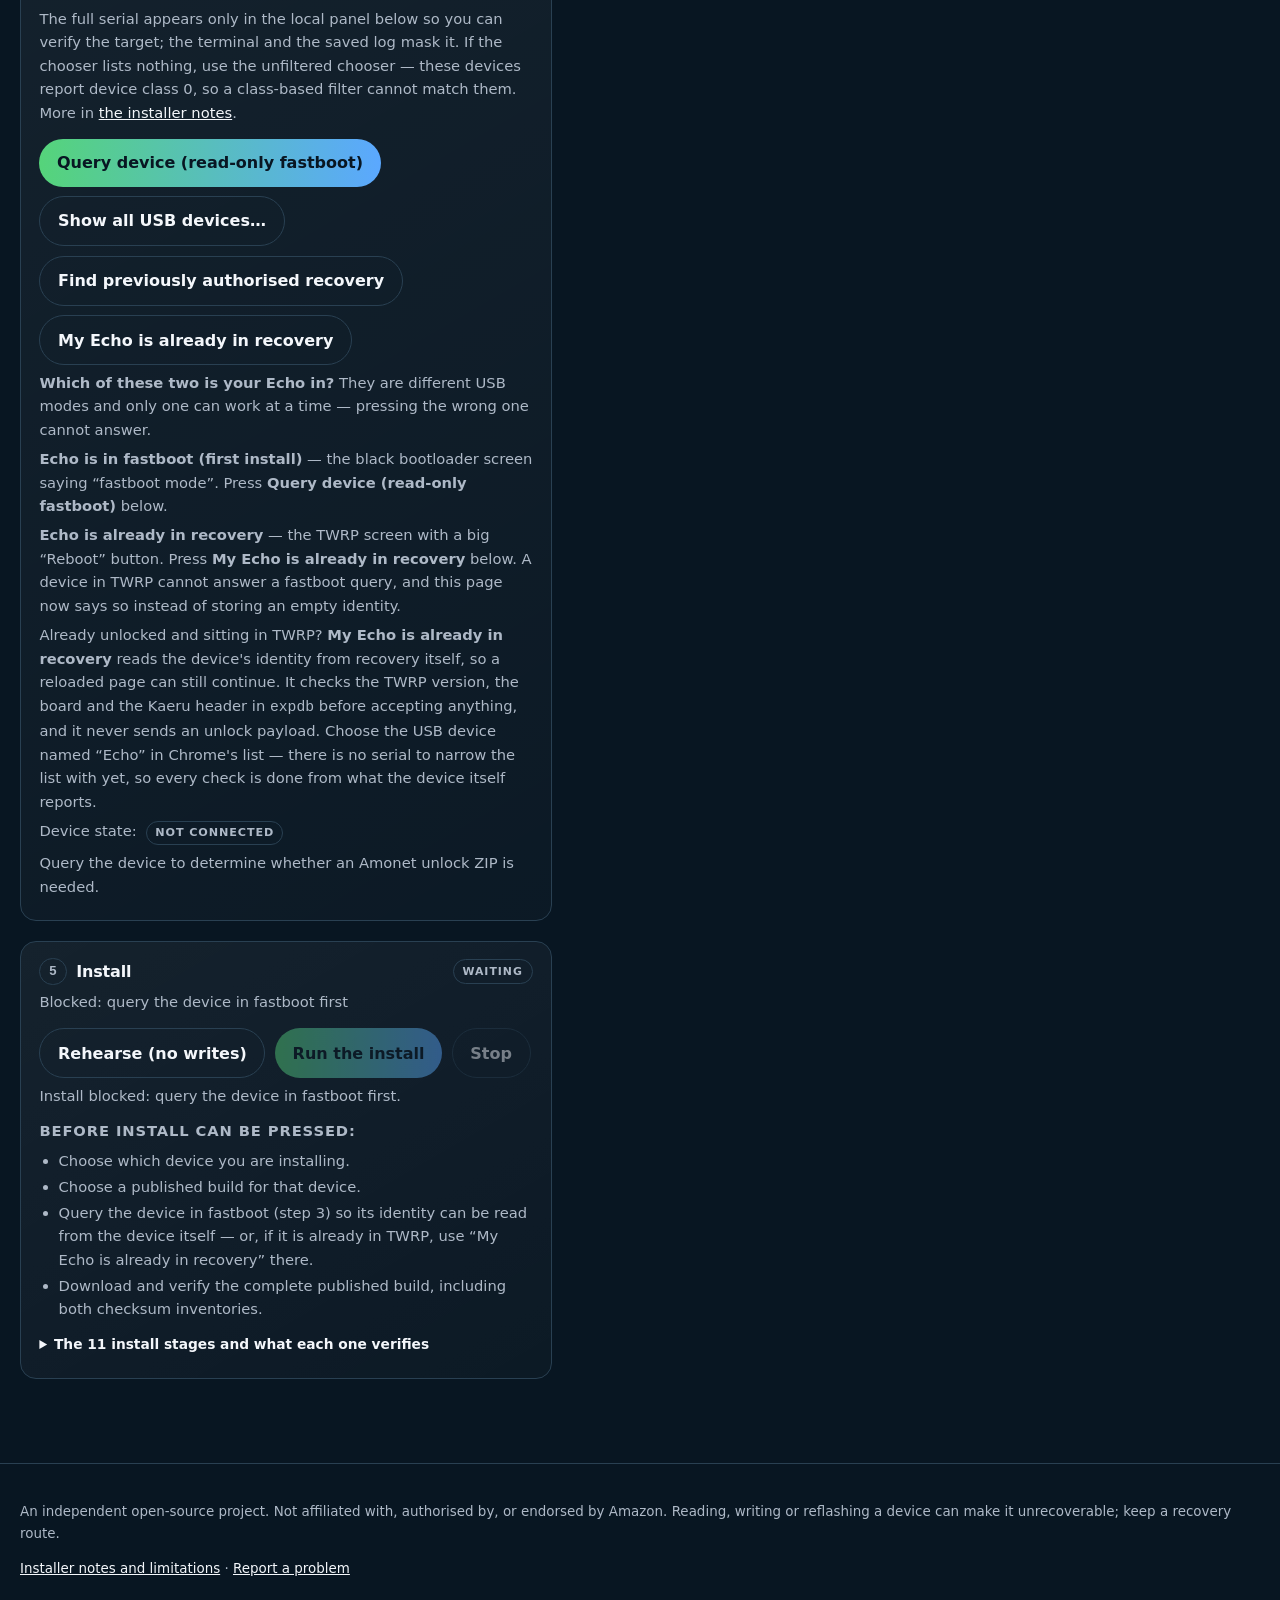
==== commit c899d232: "docs: open the installer preview to search engines The preview is now linked from libreecho.org as n" ====
--- a/index.html
+++ b/index.html
@@ -5,7 +5,6 @@
   <meta name="viewport" content="width=device-width, initial-scale=1">
   <meta name="description" content="LibreEcho browser installer preview: verify a published release, talk to the device over USB with WebUSB, and run the one-shot install with a terminal progress monitor.">
   <meta name="theme-color" content="#081622">
-  <meta name="robots" content="noindex">
   <title>LibreEcho browser installer — preview</title>
   <link rel="icon" href="assets/images/favicon.svg" type="image/svg+xml" onerror="this.remove()">
   <link rel="stylesheet" href="css/installer.css">
@@ -16,7 +15,7 @@
 <div class="status-bar-shell">
   <div class="status-bar" id="status-bar" data-kind="pending" role="status" aria-live="polite">
     <div class="status-bar-line">
-      <span class="status-bar-stage" id="status-bar-stage">Step 1 of 6</span>
+      <span class="status-bar-stage" id="status-bar-stage">Step 1 of 5</span>
       <span class="status-bar-title" id="status-bar-title">Device &amp; build</span>
     </div>
     <p class="status-bar-message" id="status-bar-message">Choose your device to see the builds made for it.</p>
@@ -49,7 +48,7 @@
   <section class="installer-intro">
     <p class="eyebrow">Browser one-shot installer · preview</p>
     <h1>Install LibreEcho from the browser.</h1>
-    <p class="intro-lead">Six steps, in order, with one thing to do at a time. The status bar above always tells you what is happening now and what to press next.</p>
+    <p class="intro-lead">Five steps, in order, with one thing to do at a time. The status bar above always tells you what is happening now and what to press next.</p>
     <div class="preview-banner">
       <strong>Preview, not a supported install path.</strong>
       Read-only device query tested on hardware; unlock and install writes are not.
@@ -150,24 +149,20 @@
         </header>
         <p class="step-card-summary" id="summary-connect-device">No device queried yet.</p>
         <div class="step-card-body">
-          <p>This step only ever READS your Echo. It asks the browser for USB access, identifies the device, and stops. Nothing is unlocked, written or restarted here.</p>
+          <p>Query the device in fastboot before any install decision. This reads selected <code>getvar</code> values only; it does not send <code>download</code>, <code>flash</code>, <code>erase</code> or a reboot. The model is inferred from the bootloader-reported product, not independently proven silicon identity.</p>
           <p class="fine-print">The full serial appears only in the local panel below so you can verify the target; the terminal and the saved log mask it. If the chooser lists nothing, use the unfiltered chooser — these devices report device class 0, so a class-based filter cannot match them. More in <a href="NOTES.html">the installer notes</a>.</p>
           <div class="actions">
-            <button id="btn-connect-resume" class="primary" type="button" aria-describedby="connect-hint">Connect to your Echo</button>
-          </div>
-          <p class="fine-print" id="connect-hint" role="status" aria-live="polite">Press it, then choose the USB device named “Echo” from Chrome's list. If your Echo is in recovery, choose it here instead — no fastboot is needed.</p>
-          <details id="connect-advanced">
-            <summary>Advanced: if the one button above does not work</summary>
-            <p class="fine-print">These ask for USB access differently. Use them only when the button above cannot reach your Echo — each one reads the device and none of them writes.</p>
-            <div class="actions">
-              <button id="btn-connect" class="ghost" type="button">Read the device in fastboot</button>
-              <button id="btn-connect-any" class="ghost" type="button">Show all USB devices…</button>
-              <button id="btn-recovery" class="ghost" type="button">Find previously authorised recovery</button>
-              <button id="btn-grant-recovery" class="ghost" type="button">Allow USB access to TWRP</button>
-              <button id="btn-recovery-entry" class="ghost" type="button">My Echo is already in recovery</button>
-            </div>
-            <p class="fine-print">Already unlocked and sitting in TWRP? <strong>My Echo is already in recovery</strong> reads the device's identity from recovery itself, so a reloaded page can still continue. It checks the TWRP version, the board and the Kaeru header in <code>expdb</code> before accepting anything, and it never sends an unlock payload. Choose the USB device named “Echo” in Chrome's list — there is no serial to narrow the list with yet, so every check is done from what the device itself reports.</p>
-          </details>
+            <button id="btn-connect" class="primary" type="button">Query device (read-only fastboot)</button>
+            <button id="btn-connect-any" class="ghost" type="button">Show all USB devices…</button>
+            <button id="btn-recovery" class="ghost" type="button">Find previously authorised recovery</button>
+            <button id="btn-grant-recovery" class="ghost" type="button">Allow USB access to TWRP</button>
+            <button id="btn-recovery-entry" class="ghost" type="button">My Echo is already in recovery</button>
+          </div>
+          <p id="device-mode-choice"><strong>Which of these two is your Echo in?</strong> They are different USB modes and only one can work at a time — pressing the wrong one cannot answer.</p>
+          <p class="fine-print" id="choice-fastboot"><strong>Echo is in fastboot (first install)</strong> — the black bootloader screen saying “fastboot mode”. Press <strong>Query device (read-only fastboot)</strong> below.</p>
+          <p class="fine-print" id="choice-recovery"><strong>Echo is already in recovery</strong> — the TWRP screen with a big “Reboot” button. Press <strong>My Echo is already in recovery</strong> below. A device in TWRP cannot answer a fastboot query, and this page now says so instead of storing an empty identity.</p>
+          <p class="fine-print" id="device-mode-choice-done" hidden>Your Echo is identified, so step 3 needs nothing more from you. The two choices above apply only until a device is identified.</p>
+          <p class="fine-print">Already unlocked and sitting in TWRP? <strong>My Echo is already in recovery</strong> reads the device's identity from recovery itself, so a reloaded page can still continue. It checks the TWRP version, the board and the Kaeru header in <code>expdb</code> before accepting anything, and it never sends an unlock payload. Choose the USB device named “Echo” in Chrome's list — there is no serial to narrow the list with yet, so every check is done from what the device itself reports.</p>
           <p class="status-line">Device state: <span id="status-device" class="pill" data-state="pending">not connected</span></p>
           <div id="device-panel" aria-live="polite"></div>
           <p id="amonet-route" role="status" aria-live="polite">Query the device to determine whether an Amonet unlock ZIP is needed.</p>
@@ -203,109 +198,9 @@
       </section>
 
       <!-- 5 -->
-      <section class="card step-card" id="card-configure" data-step-card="configure" data-state="waiting">
+      <section class="card step-card" id="card-install" data-step-card="install" data-state="waiting">
         <header class="step-card-head">
           <span class="step-card-number" aria-hidden="true">5</span>
-          <h2>Configure your device</h2>
-          <span class="step-badge" id="badge-configure" data-state="waiting">waiting</span>
-        </header>
-        <p class="step-card-summary" id="summary-configure">Skipped — you will set it up on the device.</p>
-        <div class="step-card-body">
-          <p>Optional. Fill this in and your Echo applies these settings itself on first boot. Leave it alone and the device runs its own setup page exactly as usual — installing never depends on this step.</p>
-          <fieldset class="provision-choice">
-            <legend>How do you want to set the Echo up?</legend>
-            <label class="radio-row">
-              <input type="radio" name="provision-mode" id="provision-mode-skip" value="skip" checked>
-              <span><strong>Skip — I'll set it up on the device.</strong> Recommended. Nothing is written; the Echo shows its own setup page on first boot.</span>
-            </label>
-            <label class="radio-row">
-              <input type="radio" name="provision-mode" id="provision-mode-fill" value="fill">
-              <span><strong>Configure it now from this page.</strong> The settings are written to the Echo's userdata and applied by the device's own daemon on first boot.</span>
-            </label>
-          </fieldset>
-          <div id="provision-form-wrap" hidden>
-            <h3>Administrator account</h3>
-            <p class="fine-print">The password is turned into the device's own stored hash in this browser. The plaintext never reaches the device and is not kept anywhere once the install finishes.</p>
-            <div class="field">
-              <label for="provision-username">Admin username</label>
-              <input id="provision-username" type="text" autocomplete="off" autocapitalize="none" spellcheck="false" maxlength="31" placeholder="lowercase letters, numbers, . _ -">
-              <p class="field-error" id="provision-error-username" role="alert"></p>
-            </div>
-            <div class="field">
-              <label for="provision-password">Admin password</label>
-              <input id="provision-password" type="password" autocomplete="off" maxlength="128">
-              <p class="field-error" id="provision-error-password" role="alert"></p>
-            </div>
-            <div class="field">
-              <label for="provision-password-confirm">Confirm admin password</label>
-              <input id="provision-password-confirm" type="password" autocomplete="off" maxlength="128">
-              <p class="field-error" id="provision-error-passwordConfirm" role="alert"></p>
-            </div>
-            <h3>Wi-Fi</h3>
-            <p class="fine-print">Leave the network name blank to keep the device's own network setup. This page cannot scan for networks and never stores a Wi-Fi password in the browser.</p>
-            <div class="field">
-              <label for="provision-ssid">Network name (SSID)</label>
-              <input id="provision-ssid" type="text" autocomplete="off" maxlength="32" placeholder="Leave blank to skip">
-              <p class="field-error" id="provision-error-ssid" role="alert"></p>
-            </div>
-            <div class="field">
-              <label for="provision-security">Security</label>
-              <select id="provision-security">
-                <option value="wpa2">WPA2</option>
-                <option value="open">Open (no password)</option>
-              </select>
-              <p class="field-error" id="provision-error-security" role="alert"></p>
-            </div>
-            <div class="field">
-              <label for="provision-wifi-password">Wi-Fi password</label>
-              <input id="provision-wifi-password" type="password" autocomplete="off" maxlength="63">
-              <p class="field-error" id="provision-error-wifiPassword" role="alert"></p>
-            </div>
-            <h3>Essentials</h3>
-            <div class="field">
-              <label for="provision-hostname">Hostname</label>
-              <input id="provision-hostname" type="text" autocomplete="off" maxlength="63" spellcheck="false" placeholder="libreecho">
-              <p class="fine-print">The Echo answers at <strong id="provision-hostname-preview">libreecho.local</strong></p>
-              <p class="field-error" id="provision-error-hostname" role="alert"></p>
-            </div>
-            <div class="field">
-              <label for="provision-volume">Initial volume: <output id="provision-volume-output">64%</output></label>
-              <input id="provision-volume" type="range" min="0" max="100" value="64">
-              <p class="field-error" id="provision-error-volume" role="alert"></p>
-            </div>
-            <div class="field">
-              <label for="provision-wake-word">Wake word</label>
-              <select id="provision-wake-word">
-                <option value="Alexa">Alexa</option>
-              </select>
-              <p class="fine-print">This image includes the Alexa wake model.</p>
-              <p class="field-error" id="provision-error-wakeWord" role="alert"></p>
-            </div>
-            <div class="field">
-              <label for="provision-wake-sensitivity">Wake sensitivity: <output id="provision-sensitivity-output">68%</output></label>
-              <input id="provision-wake-sensitivity" type="range" min="0" max="100" value="68">
-              <p class="field-error" id="provision-error-wakeSensitivity" role="alert"></p>
-            </div>
-            <h3>Privacy</h3>
-            <div class="field field-check">
-              <label><input id="provision-local-only" type="checkbox" checked> Keep audio processing on the device only</label>
-              <p class="field-error" id="provision-error-localOnly" role="alert"></p>
-            </div>
-            <div class="field field-check">
-              <label><input id="provision-telemetry" type="checkbox"> Send diagnostic telemetry</label>
-              <p class="field-error" id="provision-error-telemetry" role="alert"></p>
-            </div>
-          </div>
-          <p class="status-line">Configuration: <span id="status-provision" class="pill" data-state="pending">will be set up on the device</span></p>
-          <p class="fine-print">Nothing here is written until the install finishes installing, and it is written as a single one-shot file that the device reads once on first boot. This page never writes the device's own config, user or Wi-Fi files, and it cannot mark setup complete — only the device does that after it has actually joined your network.</p>
-        </div>
-        <div class="operator-callout" id="callout-configure" hidden></div>
-      </section>
-
-      <!-- 6 -->
-      <section class="card step-card" id="card-install" data-step-card="install" data-state="waiting">
-        <header class="step-card-head">
-          <span class="step-card-number" aria-hidden="true">6</span>
           <h2>Install</h2>
           <span class="step-badge" id="badge-install" data-state="waiting">waiting</span>
         </header>
@@ -323,7 +218,7 @@
             <ul id="install-prereqs" class="prereq-list"></ul>
           </div>
           <details id="stage-list-details">
-            <summary>The 12 install stages and what each one verifies</summary>
+            <summary>The 11 install stages and what each one verifies</summary>
             <ol id="step-list" class="step-list"></ol>
             <ul>
               <li><strong>Release</strong> — both checksum inventories and the recovery ZIP/manifest are verified against the release API's digests before any write.</li>
@@ -333,7 +228,6 @@
               <li><strong>Recovery</strong> — TWRP's ADB serial must match the fastboot serial, and the Kaeru header in <code>expdb</code> must be intact before staging files.</li>
               <li><strong>Stage</strong> — only files that matched the API-anchored normal and TWRP checksum inventories are pushed and re-hashed on the device.</li>
               <li><strong>Install</strong> — the recovery installer's machine-readable receipt is read back after each run; the installer reshapes userdata first when the layout does not match the image contract, and asks for a reboot in between.</li>
-              <li><strong>Configure</strong> — only if you filled in step 5: one <code>provision.json</code> is written to userdata atomically (owner-only, then renamed) after the install is complete and before the reboot. Nothing is logged and no password is stored in the browser.</li>
             </ul>
           </details>
         </div>
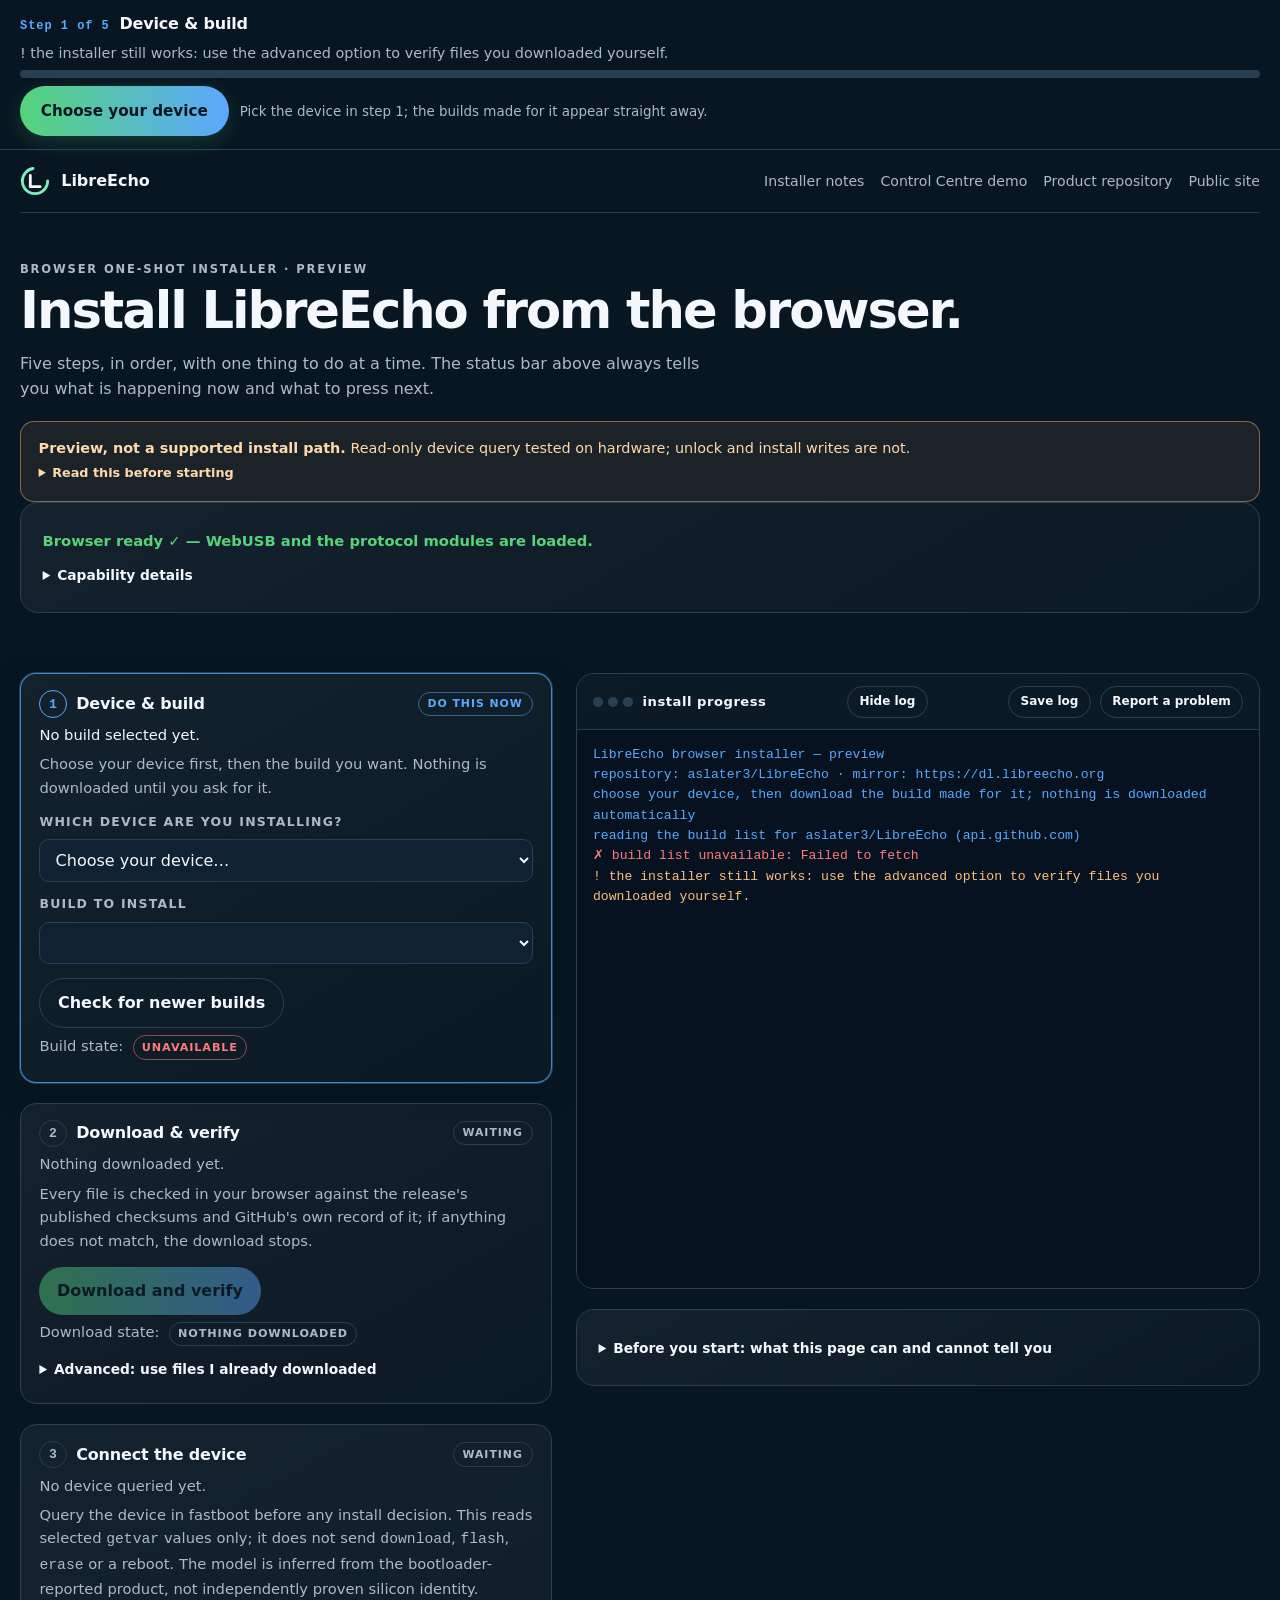
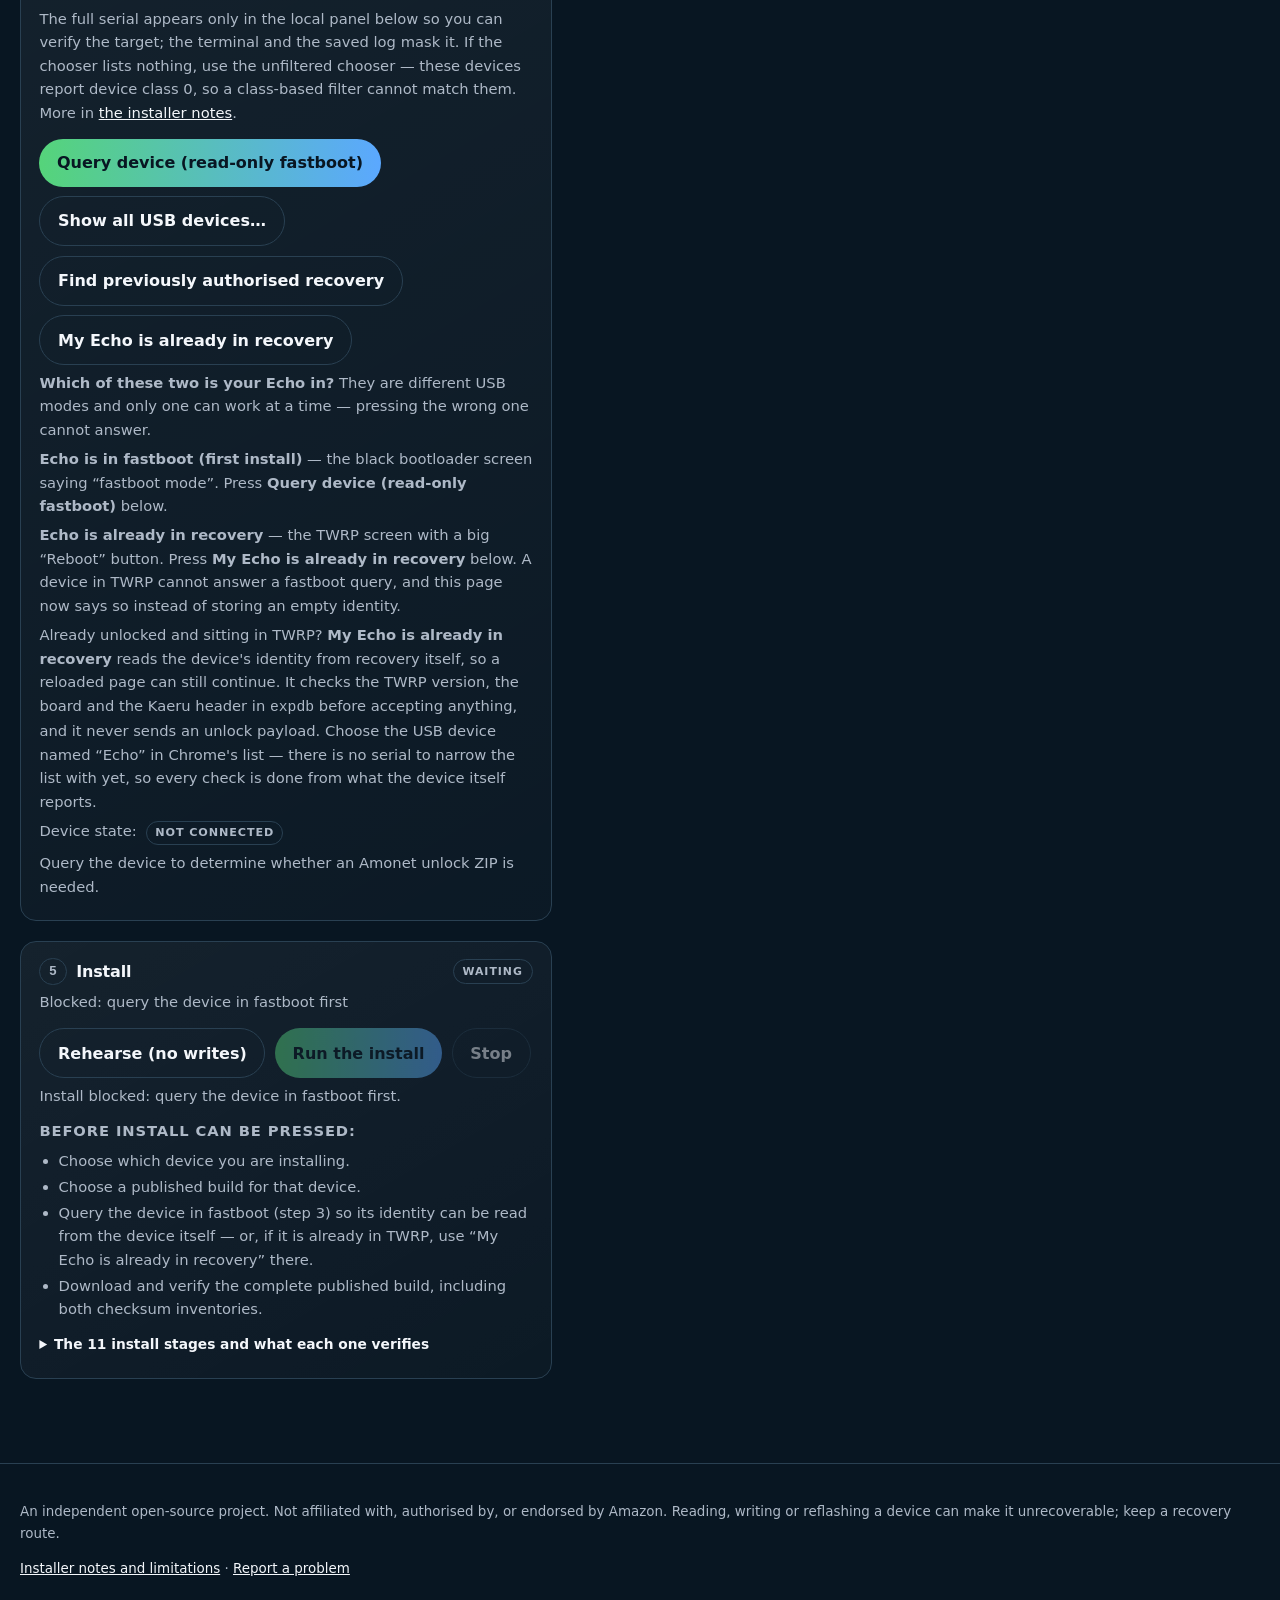
==== commit f675a0f0: "feat: add a Report a problem button that prefills a GitHub bug report The log card and the footer no" ====
--- a/index.html
+++ b/index.html
@@ -242,6 +242,7 @@
           <strong>install progress</strong>
           <button id="btn-log-toggle" class="ghost" type="button" aria-expanded="true" aria-controls="terminal">Hide log</button>
           <button id="download-log" class="ghost" type="button">Save log</button>
+          <button id="btn-report" class="ghost" type="button" aria-haspopup="dialog">Report a problem</button>
         </div>
         <ol id="terminal" aria-live="polite" aria-label="Install progress log"></ol>
       </section>
@@ -262,10 +263,36 @@
 <footer class="installer-footer">
   <div class="wrap">
     <p>An independent open-source project. Not affiliated with, authorised by, or endorsed by Amazon. Reading, writing or reflashing a device can make it unrecoverable; keep a recovery route.</p>
-    <p><a href="NOTES.html">Installer notes and limitations</a> · <a href="https://github.com/aslater3/LibreEcho/issues">Report a problem</a></p>
+    <p><a href="NOTES.html">Installer notes and limitations</a> · <a href="#report" id="footer-report">Report a problem</a></p>
   </div>
 </footer>
 
-<script type="module" src="js/app.js?v=published-target-3"></script>
+<dialog id="report-dialog" aria-labelledby="report-title">
+  <form id="report-form" method="dialog">
+    <h2 id="report-title">Report a problem</h2>
+    <p>This opens a new bug report on GitHub with what you write here and the installer log filled in. Nothing is sent until you check it and press <strong>Create</strong> on GitHub, which needs a GitHub account.</p>
+    <div class="field">
+      <label for="report-summary">Short summary</label>
+      <input id="report-summary" type="text" maxlength="120" required placeholder="For example: stuck waiting for recovery">
+    </div>
+    <div class="field">
+      <label for="report-what">What happened?</label>
+      <textarea id="report-what" rows="4" required placeholder="What you did, and what the installer did or showed"></textarea>
+    </div>
+    <div class="field">
+      <label for="report-expected">What did you expect?</label>
+      <textarea id="report-expected" rows="2" placeholder="Optional"></textarea>
+    </div>
+    <label class="check"><input id="report-include-log" type="checkbox" checked> Include the installer log</label>
+    <p class="fine-print">The log masks your device serial. MAC addresses, local IP addresses and anything that looks like a password are removed too, but please read the report before you submit it. GitHub limits how much a link can carry, so a long log is shortened to its last lines and the full log is copied to your clipboard to paste in.</p>
+    <p class="fine-print" id="report-status" role="status" aria-live="polite"></p>
+    <div class="actions">
+      <button id="report-submit" class="primary" type="submit" value="open">Open the report on GitHub</button>
+      <button id="report-cancel" class="ghost" type="button">Cancel</button>
+    </div>
+  </form>
+</dialog>
+
+<script type="module" src="js/app.js?v=published-target-4"></script>
 </body>
 </html>
--- a/css/installer.css
+++ b/css/installer.css
@@ -73,24 +73,6 @@
 button:disabled{opacity:.45;cursor:not-allowed}
 input[type=file]{position:absolute;width:1px;height:1px;opacity:0;pointer-events:none}
 
-/* --- optional one-shot configuration (step 5) ------------------------------
-   Reuses the existing .field styling. The mode choice is always visible, so
-   "skip" is the default and needs no scrolling; the fields only appear once
-   the operator explicitly asks to configure the device from here. */
-.provision-choice{border:1px solid var(--line);border-radius:12px;padding:.8rem .9rem;margin:.9rem 0;display:flex;flex-direction:column;gap:.55rem}
-.provision-choice legend{font-size:.78rem;text-transform:uppercase;letter-spacing:.1em;font-weight:800;color:var(--muted);padding:0 .3rem}
-.radio-row{display:flex;gap:.6rem;align-items:flex-start;font-size:.9rem;color:var(--muted);cursor:pointer}
-.radio-row strong{color:var(--text)}
-.radio-row input[type=radio]{margin-top:.2rem;accent-color:var(--cyan);flex:none}
-#provision-form-wrap h3{font-size:.8rem;text-transform:uppercase;letter-spacing:.1em;color:var(--muted);margin:1.1rem 0 .2rem}
-#provision-form-wrap input[type=text],#provision-form-wrap input[type=password]{background:var(--panel);color:var(--text);border:1px solid var(--line);border-radius:10px;padding:.6rem .7rem;width:100%}
-#provision-form-wrap input[type=range]{width:100%;accent-color:var(--cyan)}
-.field-check label{display:flex;gap:.55rem;align-items:center;text-transform:none;letter-spacing:0;font-size:.92rem;color:var(--text);font-weight:600;cursor:pointer}
-.field-check input[type=checkbox]{accent-color:var(--cyan);width:1.05rem;height:1.05rem;flex:none}
-.field-error{margin:0;font-size:.8rem;color:var(--red);font-weight:700}
-.field-error:empty{display:none}
-#provision-form-wrap[data-invalid=true] input, #provision-form-wrap[data-invalid=true] select{border-color:rgba(255,122,122,.6)}
-
 .status-line{display:flex;gap:.6rem;align-items:baseline;font-size:.86rem;color:var(--muted);margin:.3rem 0}
 .status-line strong{color:var(--text);font-weight:700}
 .pill{font-size:.7rem;font-weight:850;letter-spacing:.08em;text-transform:uppercase;padding:.15rem .5rem;border-radius:999px;border:1px solid var(--line)}
@@ -160,6 +142,7 @@
 .terminal-head button{margin-left:auto;font-size:.75rem;padding:.35rem .7rem}
 .terminal-head #download-log{margin-left:auto}
 .terminal-head #btn-log-toggle{margin-left:auto}
+.terminal-head #btn-report{margin-left:0}
 /* The log is secondary: collapsible, and out of the way on a narrow page. */
 #terminal[hidden]{display:none}
 .terminal-card[data-collapsed=true]{opacity:.9}
@@ -199,3 +182,9 @@
 .download-error{margin:.6rem 0;padding:.6rem .8rem;border:1px solid rgba(255,122,122,.5);border-radius:12px;color:var(--red);font-size:.9rem}
 .download-panel[data-state=ok] .download-bar{background:var(--green)}
 body.waiting button,body.waiting select{cursor:progress}
+#report-dialog{max-width:36rem;width:calc(100% - 2rem);border:1px solid var(--line);border-radius:18px;background:var(--panel);color:var(--text);padding:1.4rem 1.5rem}
+#report-dialog::backdrop{background:rgba(4,10,16,.7)}
+#report-dialog h2{margin:0 0 .5rem;font-size:1.2rem}
+#report-dialog p{color:var(--muted);font-size:.9rem;margin:.4rem 0}
+#report-dialog input[type=text],#report-dialog textarea{font:inherit;background:var(--bg);color:var(--text);border:1px solid var(--line);border-radius:10px;padding:.6rem .7rem;width:100%;box-sizing:border-box;resize:vertical}
+#report-dialog .check{display:flex;gap:.5rem;align-items:center;font-size:.9rem;margin:.6rem 0}
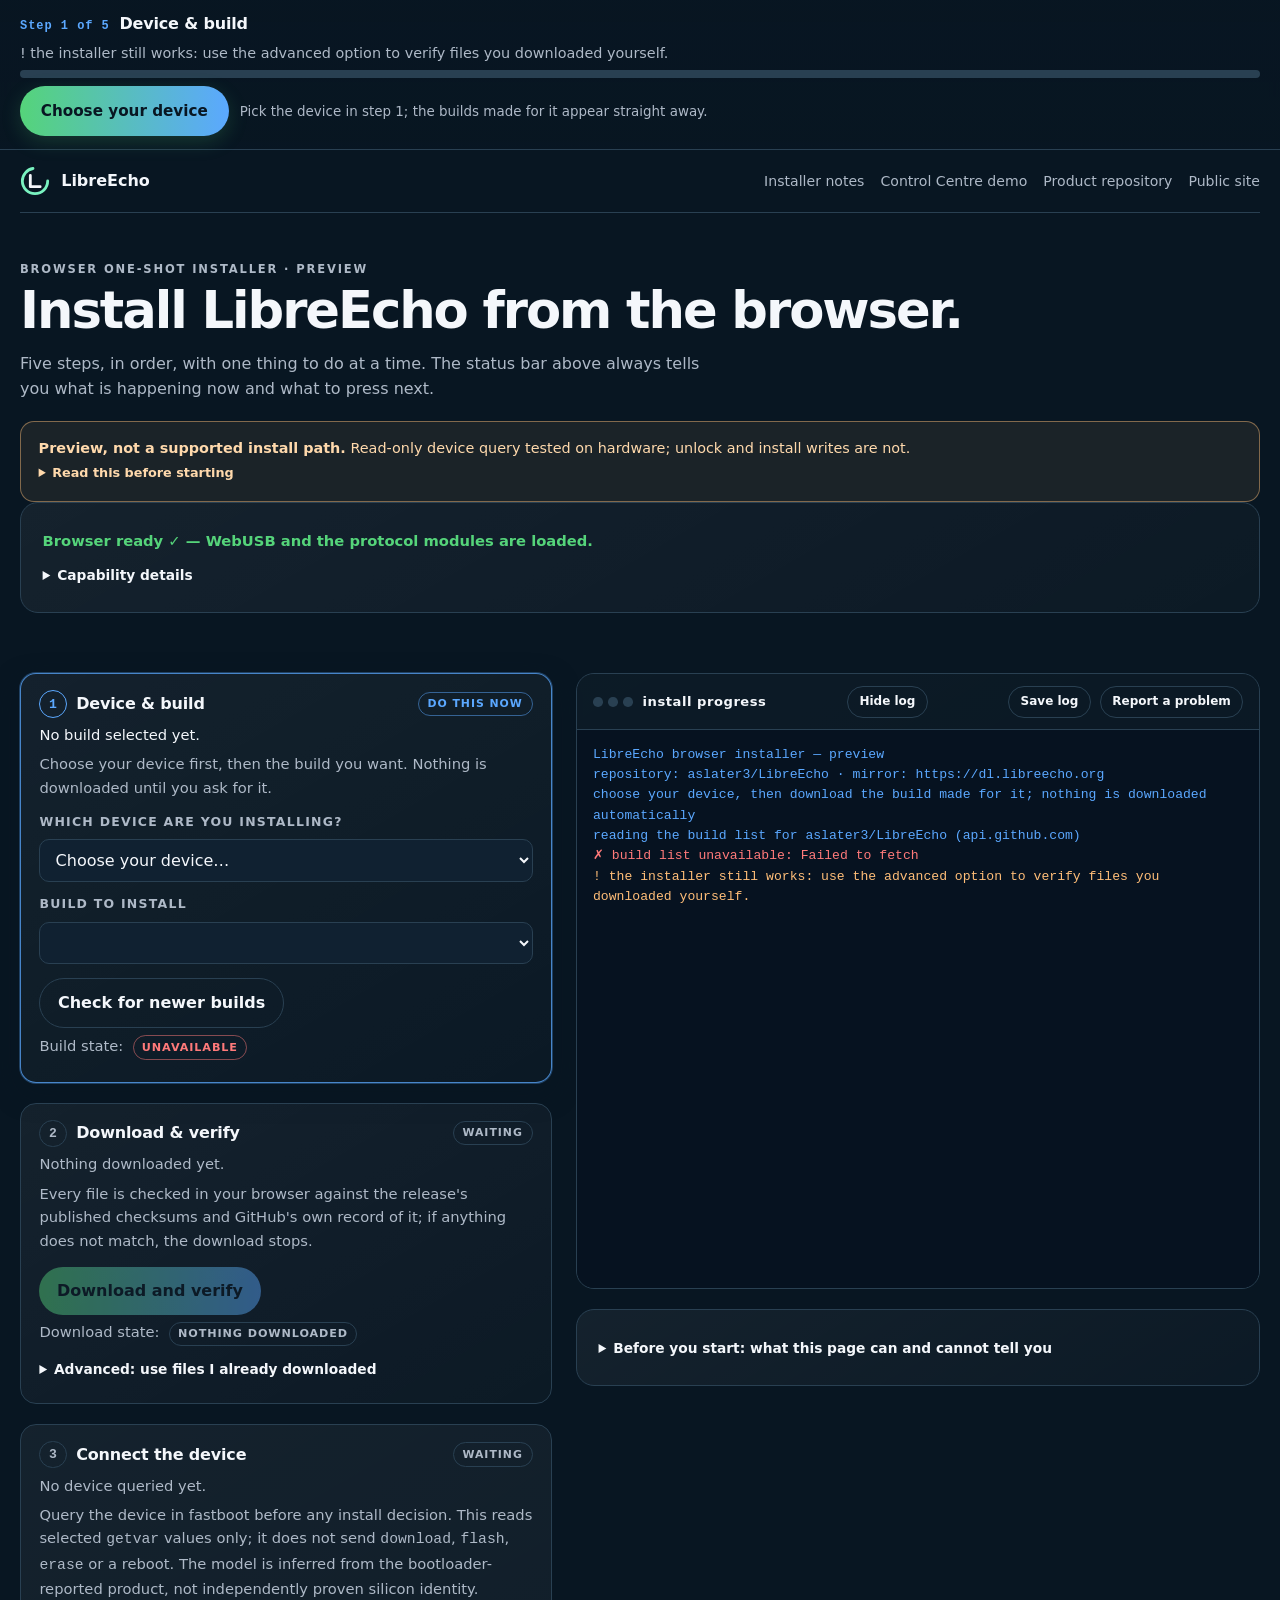
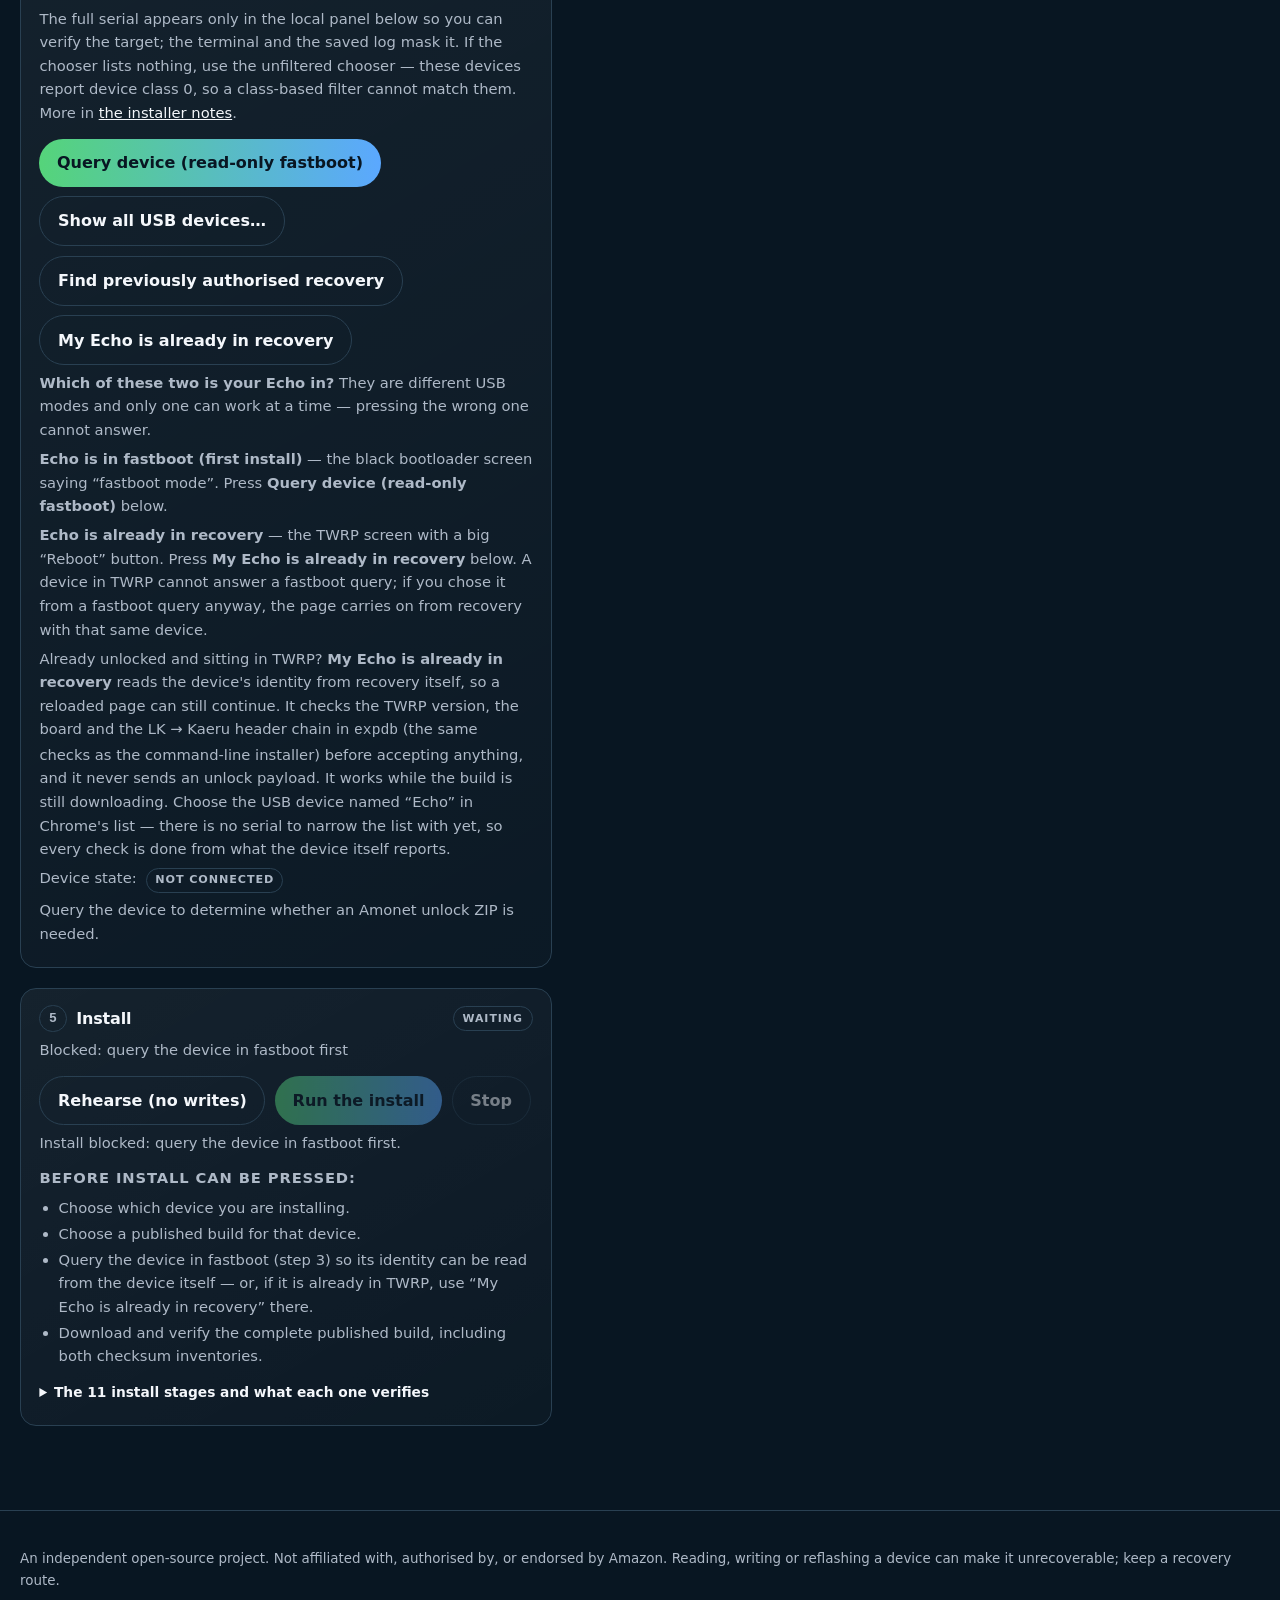
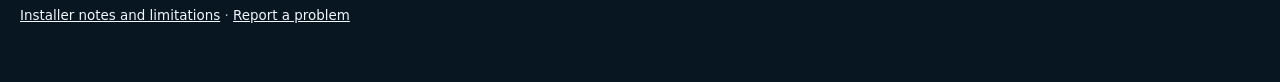
==== commit 885e2753: "fix(recovery): identify an Echo already in TWRP from recovery itself (#322) With the Echo sitting in" ====
--- a/index.html
+++ b/index.html
@@ -160,9 +160,9 @@
           </div>
           <p id="device-mode-choice"><strong>Which of these two is your Echo in?</strong> They are different USB modes and only one can work at a time — pressing the wrong one cannot answer.</p>
           <p class="fine-print" id="choice-fastboot"><strong>Echo is in fastboot (first install)</strong> — the black bootloader screen saying “fastboot mode”. Press <strong>Query device (read-only fastboot)</strong> below.</p>
-          <p class="fine-print" id="choice-recovery"><strong>Echo is already in recovery</strong> — the TWRP screen with a big “Reboot” button. Press <strong>My Echo is already in recovery</strong> below. A device in TWRP cannot answer a fastboot query, and this page now says so instead of storing an empty identity.</p>
+          <p class="fine-print" id="choice-recovery"><strong>Echo is already in recovery</strong> — the TWRP screen with a big “Reboot” button. Press <strong>My Echo is already in recovery</strong> below. A device in TWRP cannot answer a fastboot query; if you chose it from a fastboot query anyway, the page carries on from recovery with that same device.</p>
           <p class="fine-print" id="device-mode-choice-done" hidden>Your Echo is identified, so step 3 needs nothing more from you. The two choices above apply only until a device is identified.</p>
-          <p class="fine-print">Already unlocked and sitting in TWRP? <strong>My Echo is already in recovery</strong> reads the device's identity from recovery itself, so a reloaded page can still continue. It checks the TWRP version, the board and the Kaeru header in <code>expdb</code> before accepting anything, and it never sends an unlock payload. Choose the USB device named “Echo” in Chrome's list — there is no serial to narrow the list with yet, so every check is done from what the device itself reports.</p>
+          <p class="fine-print">Already unlocked and sitting in TWRP? <strong>My Echo is already in recovery</strong> reads the device's identity from recovery itself, so a reloaded page can still continue. It checks the TWRP version, the board and the LK → Kaeru header chain in <code>expdb</code> (the same checks as the command-line installer) before accepting anything, and it never sends an unlock payload. It works while the build is still downloading. Choose the USB device named “Echo” in Chrome's list — there is no serial to narrow the list with yet, so every check is done from what the device itself reports.</p>
           <p class="status-line">Device state: <span id="status-device" class="pill" data-state="pending">not connected</span></p>
           <div id="device-panel" aria-live="polite"></div>
           <p id="amonet-route" role="status" aria-live="polite">Query the device to determine whether an Amonet unlock ZIP is needed.</p>
@@ -192,6 +192,13 @@
             <input id="payload-input" type="file" aria-label="Pinned fastbrick payload image">
             <button class="ghost" type="button" onclick="document.getElementById('payload-input').click()">Select pinned fastbrick image…</button>
           </details>
+          <div id="allow-unpinned-wrap" class="unpinned-lk" hidden>
+            <input id="allow-unpinned-lk" type="checkbox">
+            <label for="allow-unpinned-lk">
+              <strong>Allow untested LK build</strong> — send the archive's default fastbrick payload to this device even though its LK build is not pinned.
+              <span class="fine-print">This is the community scripts' fallback behaviour, not a supported combination: the unlock can fail, time out, or leave early boot-chain storage changed, and it is never retried automatically. Only tick this if you can recover the device another way.</span>
+            </label>
+          </div>
           <p class="status-line">Payload state: <span id="status-payload" class="pill" data-state="pending">none selected</span></p>
         </div>
         <div class="operator-callout" id="callout-unlock-payload" hidden></div>
@@ -224,10 +231,11 @@
               <li><strong>Release</strong> — both checksum inventories and the recovery ZIP/manifest are verified against the release API's digests before any write.</li>
               <li><strong>Bundle</strong> — every selected file is hashed in the browser and compared with the release digest.</li>
               <li><strong>Device</strong> — <code>getvar product</code>, <code>unlock_status</code> and the LK build description are read from the device itself; an unknown target stops the run.</li>
-              <li><strong>Unlock</strong> — the pinned build-specific payload is checked locally; fastbrick itself changes early boot-chain storage. A timeout is not accepted as proof of success and is never auto-retried.</li>
+              <li><strong>Unlock</strong> — the pinned build-specific payload is checked locally; an unpinned LK build is refused unless the operator ticks “Allow untested LK build”, which sends the archive's default image and says so before the write. fastbrick itself changes early boot-chain storage. A timeout is not accepted as proof of success and is never auto-retried.</li>
               <li><strong>Recovery</strong> — TWRP's ADB serial must match the fastboot serial, and the Kaeru header in <code>expdb</code> must be intact before staging files.</li>
               <li><strong>Stage</strong> — only files that matched the API-anchored normal and TWRP checksum inventories are pushed and re-hashed on the device.</li>
               <li><strong>Install</strong> — the recovery installer's machine-readable receipt is read back after each run; the installer reshapes userdata first when the layout does not match the image contract, and asks for a reboot in between.</li>
+              <li><strong>Verify</strong> — after the final reboot the page re-attaches to the running image over USB, checks the same serial came back and that LibreEcho reports ready, then closes the connection and shows how to open setup.</li>
             </ul>
           </details>
         </div>
@@ -284,7 +292,7 @@
       <textarea id="report-expected" rows="2" placeholder="Optional"></textarea>
     </div>
     <label class="check"><input id="report-include-log" type="checkbox" checked> Include the installer log</label>
-    <p class="fine-print">The log masks your device serial. MAC addresses, local IP addresses and anything that looks like a password are removed too, but please read the report before you submit it. GitHub limits how much a link can carry, so a long log is shortened to its last lines and the full log is copied to your clipboard to paste in.</p>
+    <p class="fine-print">The log masks your device serial. MAC addresses, local IP addresses and anything that looks like a password are removed too, but please read the report before you submit it. GitHub rejects prefill links over about 7 kB (the installer keeps them under 6 kB), so in a long report the log — or, if you pasted a lot of text, the description — is shortened to fit, and whatever was cut is copied to your clipboard to paste in.</p>
     <p class="fine-print" id="report-status" role="status" aria-live="polite"></p>
     <div class="actions">
       <button id="report-submit" class="primary" type="submit" value="open">Open the report on GitHub</button>
--- a/css/installer.css
+++ b/css/installer.css
@@ -170,6 +170,13 @@
 .installer-footer{border-top:1px solid var(--line);padding:1.5rem 0 3rem;color:var(--muted);font-size:.84rem}
 
 .fine-print{font-size:.82rem;color:var(--muted)}
+/* Operator opt-in for an unpinned LK build. It is rendered only when the
+   device's build has no pinned payload, so it can never look like a default. */
+.unpinned-lk{display:flex;gap:.6rem;align-items:flex-start;margin:.9rem 0 .3rem;padding:.75rem .9rem;border:1px solid rgba(255,190,120,.4);border-radius:14px;background:rgba(255,190,120,.06);font-size:.86rem}
+.unpinned-lk[hidden]{display:none}
+.unpinned-lk input{margin-top:.25rem;flex:0 0 auto}
+.unpinned-lk strong{color:#ffd9ac}
+.unpinned-lk .fine-print{display:block;margin-top:.3rem}
 .card summary{cursor:pointer;font-size:.86rem;font-weight:750;color:var(--text);padding:.4rem 0}
 .card details[open] summary{color:var(--cyan)}
 .download-panel{margin:.9rem 0;padding:.85rem .95rem;border:1px solid var(--line);border-radius:14px;background:rgba(8,22,34,.5)}
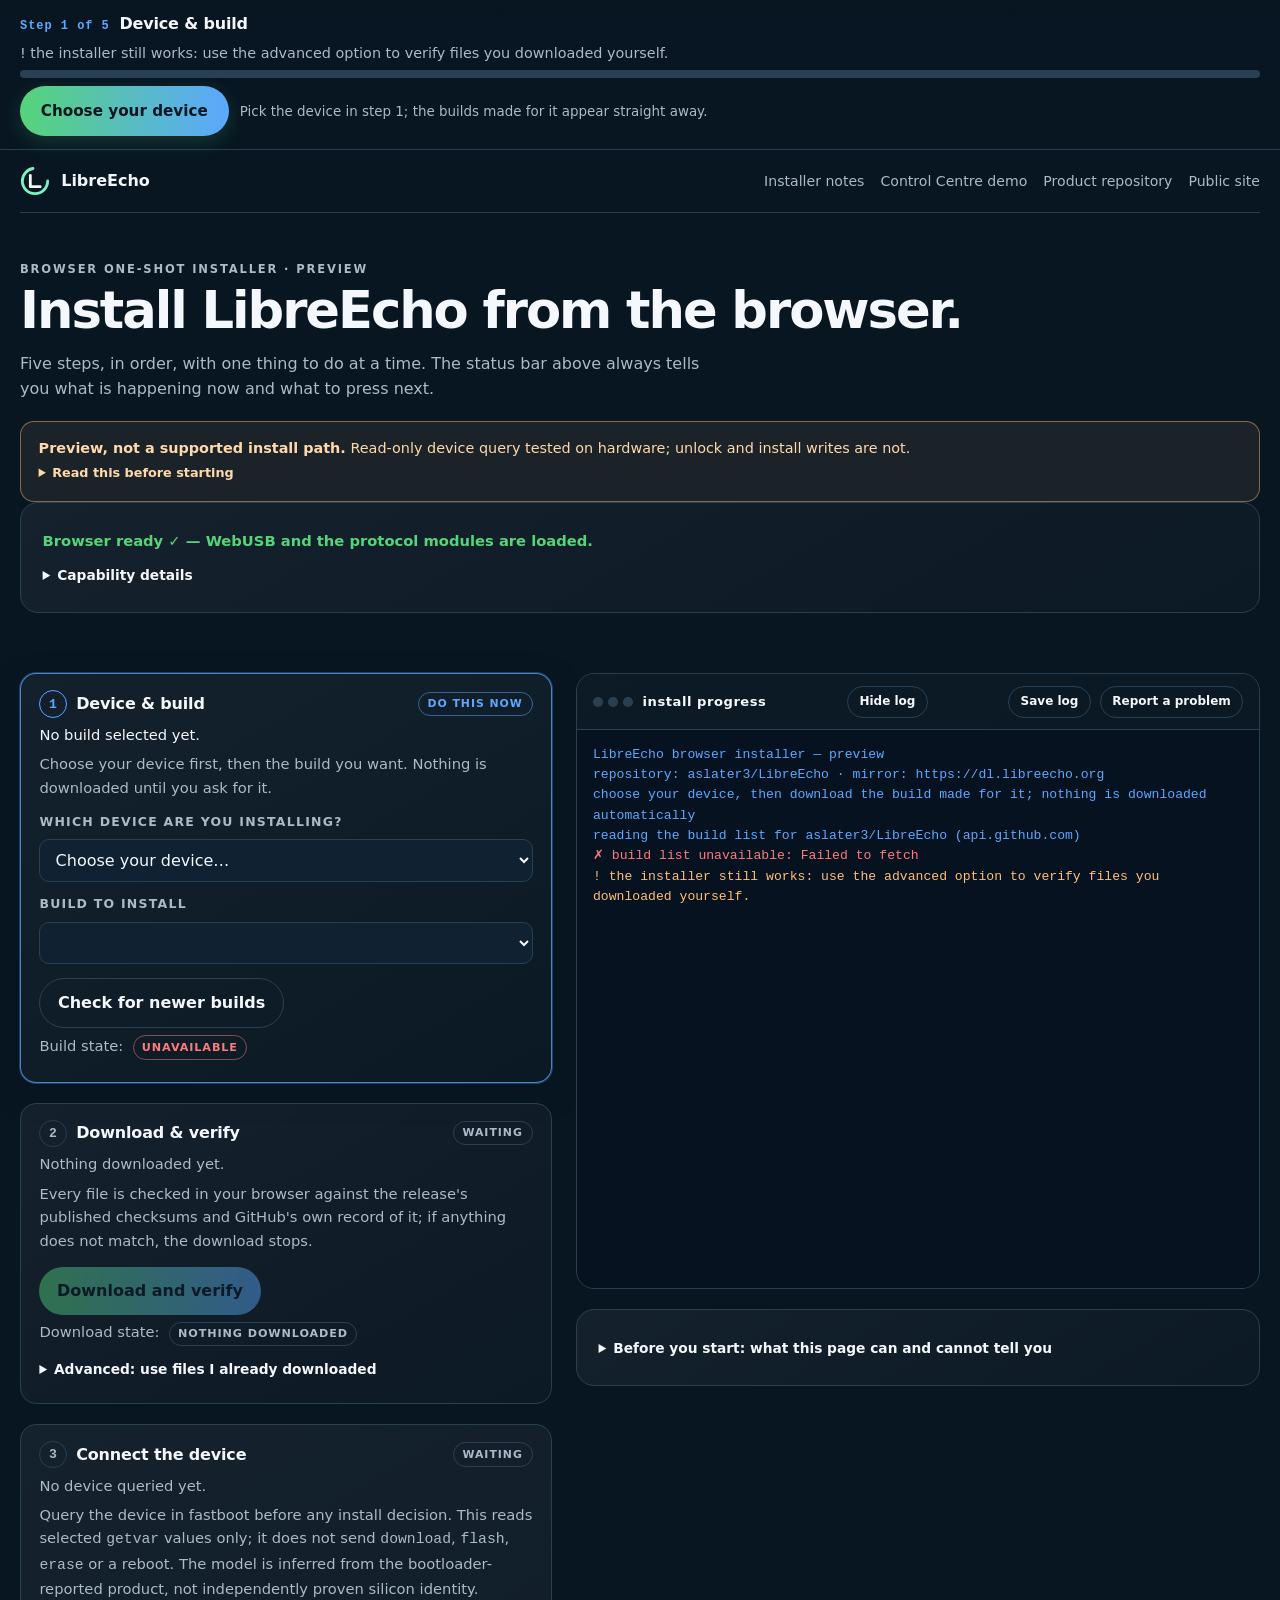
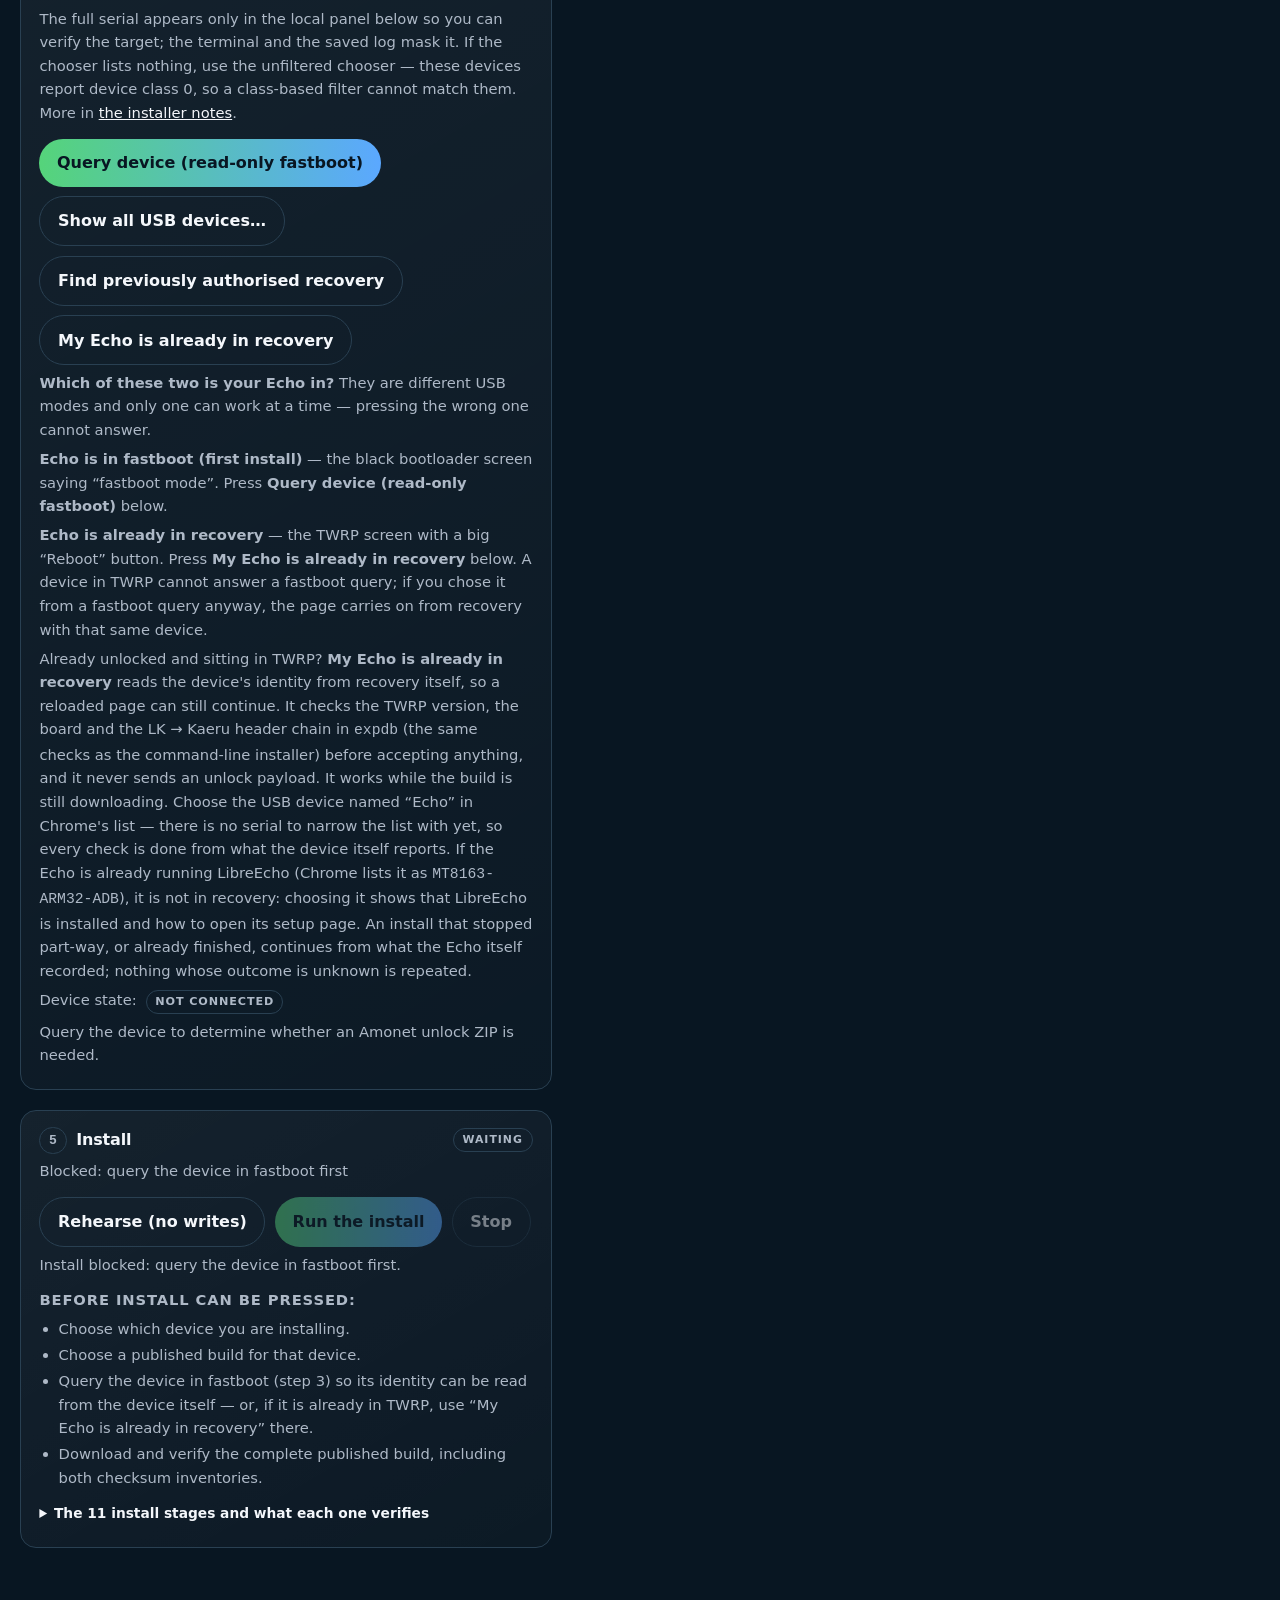
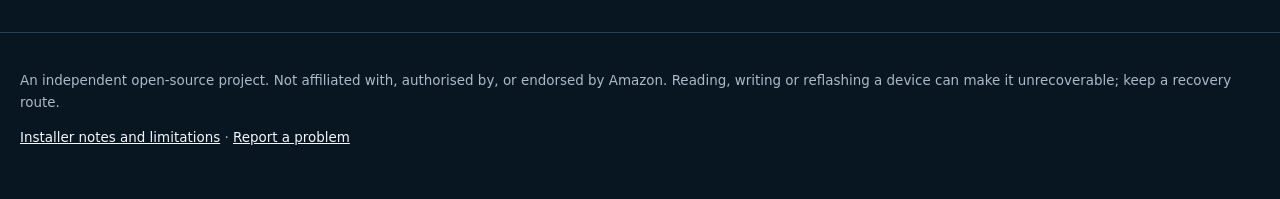
==== commit dcfbba15: "fix(install): resume a part-finished or finished direct install from the Echo's own state (#28) Befo" ====
--- a/index.html
+++ b/index.html
@@ -162,7 +162,7 @@
           <p class="fine-print" id="choice-fastboot"><strong>Echo is in fastboot (first install)</strong> — the black bootloader screen saying “fastboot mode”. Press <strong>Query device (read-only fastboot)</strong> below.</p>
           <p class="fine-print" id="choice-recovery"><strong>Echo is already in recovery</strong> — the TWRP screen with a big “Reboot” button. Press <strong>My Echo is already in recovery</strong> below. A device in TWRP cannot answer a fastboot query; if you chose it from a fastboot query anyway, the page carries on from recovery with that same device.</p>
           <p class="fine-print" id="device-mode-choice-done" hidden>Your Echo is identified, so step 3 needs nothing more from you. The two choices above apply only until a device is identified.</p>
-          <p class="fine-print">Already unlocked and sitting in TWRP? <strong>My Echo is already in recovery</strong> reads the device's identity from recovery itself, so a reloaded page can still continue. It checks the TWRP version, the board and the LK → Kaeru header chain in <code>expdb</code> (the same checks as the command-line installer) before accepting anything, and it never sends an unlock payload. It works while the build is still downloading. Choose the USB device named “Echo” in Chrome's list — there is no serial to narrow the list with yet, so every check is done from what the device itself reports.</p>
+          <p class="fine-print">Already unlocked and sitting in TWRP? <strong>My Echo is already in recovery</strong> reads the device's identity from recovery itself, so a reloaded page can still continue. It checks the TWRP version, the board and the LK → Kaeru header chain in <code>expdb</code> (the same checks as the command-line installer) before accepting anything, and it never sends an unlock payload. It works while the build is still downloading. Choose the USB device named “Echo” in Chrome's list — there is no serial to narrow the list with yet, so every check is done from what the device itself reports. If the Echo is already running LibreEcho (Chrome lists it as <code>MT8163-ARM32-ADB</code>), it is not in recovery: choosing it shows that LibreEcho is installed and how to open its setup page. An install that stopped part-way, or already finished, continues from what the Echo itself recorded; nothing whose outcome is unknown is repeated.</p>
           <p class="status-line">Device state: <span id="status-device" class="pill" data-state="pending">not connected</span></p>
           <div id="device-panel" aria-live="polite"></div>
           <p id="amonet-route" role="status" aria-live="polite">Query the device to determine whether an Amonet unlock ZIP is needed.</p>
